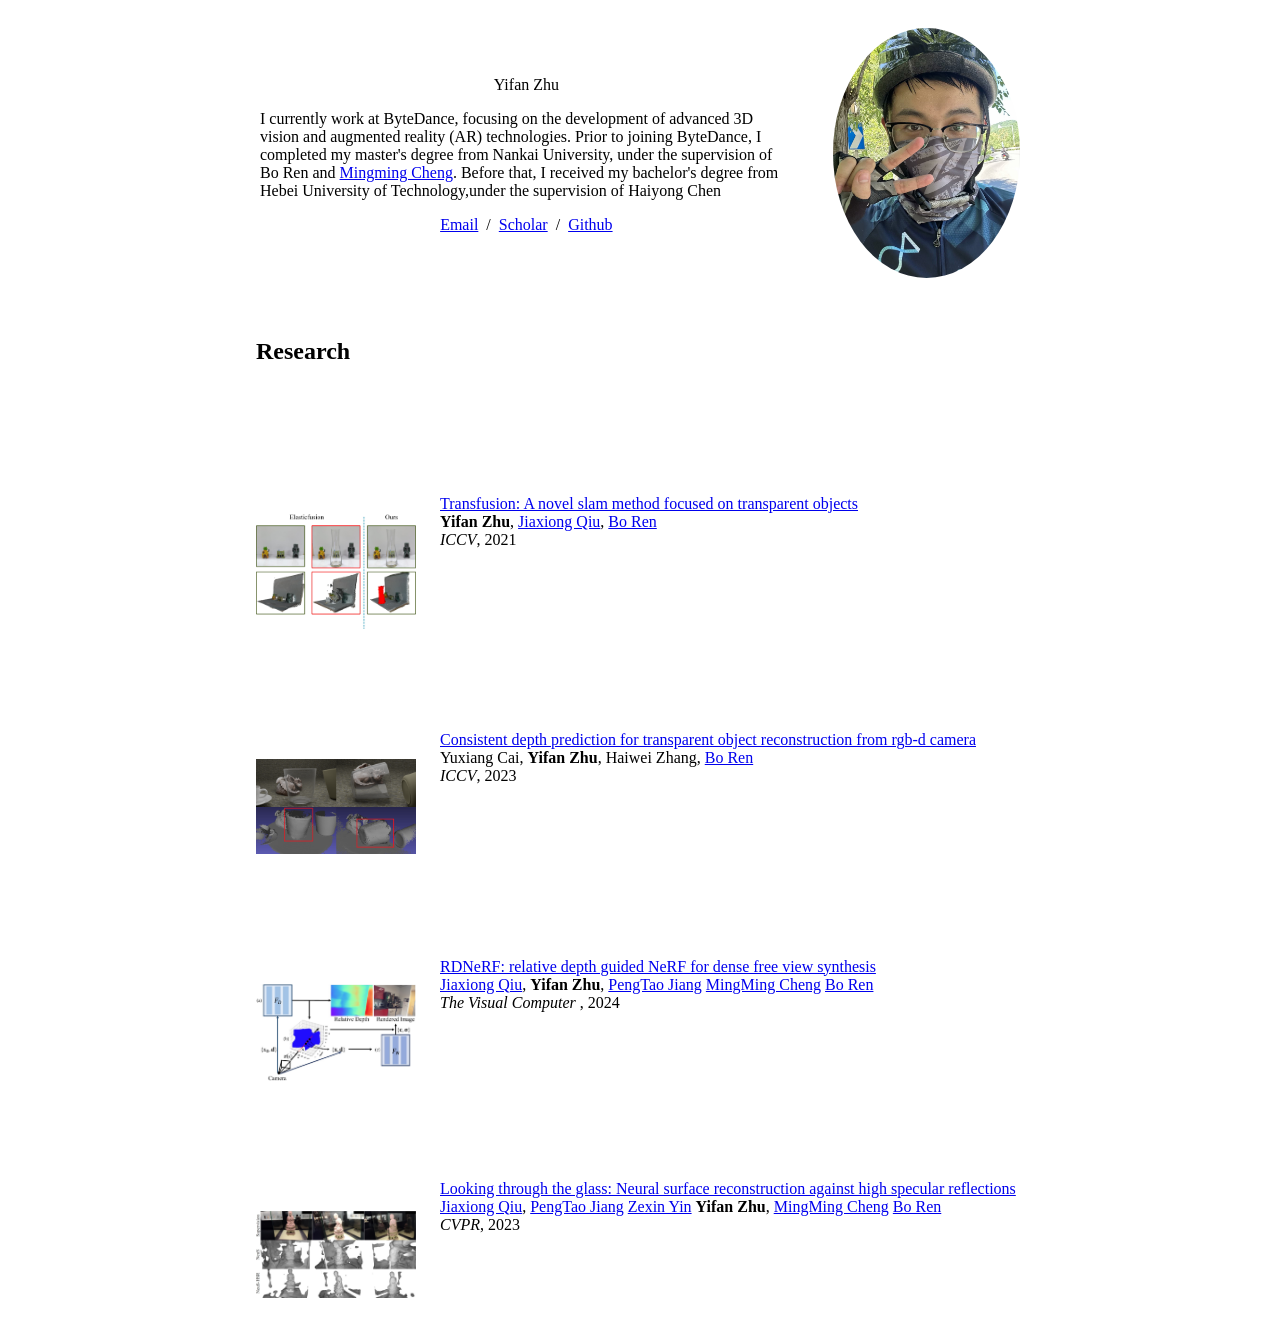
==== index.html @ 88a2a8db "my web init" ====
<!DOCTYPE HTML>
<html lang="en">
  <head>
    <meta http-equiv="Content-Type" content="text/html; charset=UTF-8">

    <title>Yifan Zhu</title>

    <meta name="author" content="Yifan Zhu">
    <meta name="viewport" content="width=device-width, initial-scale=1">
    <link rel="shortcut icon" href="images/favicon/favicon.ico" type="image/x-icon">
    <link rel="stylesheet" type="text/css" href="stylesheet.css">
    
  </head>

  <body>
    <table style="width:100%;max-width:800px;border:0px;border-spacing:0px;border-collapse:separate;margin-right:auto;margin-left:auto;"><tbody>
      <tr style="padding:0px">
        <td style="padding:0px">
          <table style="width:100%;border:0px;border-spacing:0px;border-collapse:separate;margin-right:auto;margin-left:auto;"><tbody>
            <tr style="padding:0px">
              <td style="padding:2.5%;width:63%;vertical-align:middle">
                <p class="name" style="text-align: center;">
                  Yifan Zhu
                </p>
                <p>
                  I currently work at ByteDance, focusing on the development of advanced 3D vision and augmented reality (AR) technologies. Prior to joining ByteDance, I completed my master's degree from Nankai University, under the supervision of <a herf = http://ren-bo.net/> Bo Ren</a> and <a href="https://mmcheng.net/cmm/">Mingming Cheng</a>. Before that, I received my bachelor's degree from Hebei University of Technology,under the supervision of <a herf="https://ieeexplore.ieee.org/author/37539853600">Haiyong Chen</a>
                </p>
                <p style="text-align:center">
                  <a href="mailto:zhuyifan@nankai.mail.edu.cn">Email</a> &nbsp;/&nbsp;
                  <a href="https://scholar.google.com/citations?user=6abekesAAAAJ&hl=en">Scholar</a> &nbsp;/&nbsp;
                  <a href="https://github.com/yifanzhu314">Github</a>
                </p>
              </td>
              <td style="padding:2.5%;width:25%;max-width:25%">
                <a href="images/me.jpg"><img style="width:100%;max-width:100%;object-fit: cover; border-radius: 50%;" alt="profile photo" src="images/me.jpg" class="hoverZoomLink"></a>
              </td>
            </tr>
          </tbody></table>
          <table style="width:100%;border:0px;border-spacing:0px;border-collapse:separate;margin-right:auto;margin-left:auto;"><tbody>
              <tr>
              <td style="padding:16px;width:100%;vertical-align:middle">
                <h2>Research</h2>
                <p>
                </p>
              </td>
            </tr>
          </tbody></table>
          <table style="width:100%;border:0px;border-spacing:0px 10px;border-collapse:separate;margin-right:auto;margin-left:auto;"><tbody>


    <tr onmouseout="transfusion_stop()" onmouseover="transfution_start()" >
      <td style="padding:16px;width:20%;vertical-align:middle">
        <div class="one">
          <div class="two" id='transfution_image'><video  width=100% height=100% muted autoplay loop>
          <source src="images/transfution.jpg" type="video/mp4">
          Your browser does not support the video tag.

          </video></div>
          <img src='images/transfution.jpg' width="160">
        </div>
        <script type="text/javascript">
          function transfution_start() {
            document.getElementById('transfution_image').style.opacity = "1";
          }

          function transfusion_stop() {
            document.getElementById('transfution_image').style.opacity = "0";
          }
          transfusion_stop()
        </script>
      </td>
      <td style="padding:8px;width:80%;vertical-align:middle">
        <a href="https://openaccess.thecvf.com/content/ICCV2021/papers/Zhu_Transfusion_A_Novel_SLAM_Method_Focused_on_Transparent_Objects_ICCV_2021_paper.pdf">
          <span class="papertitle">Transfusion: A novel slam method focused on transparent objects          </span>
        </a>
        <br>
        <strong>Yifan Zhu</strong>,
        <a href="https://scholar.google.com/citations?user=hQjoD7kAAAAJ&hl=en">Jiaxiong Qiu</a>,
        <a href="http://ren-bo.net/">Bo Ren</a>
        <br>
        <em>ICCV</em>, 2021
        <br>
        <!-- <a href="https://szymanowiczs.github.io/bolt3d">project page</a>
        /
        <a href="https://szymanowiczs.github.io/bolt3d">arXiv</a> -->
        <p></p>
        <p>
		<!-- By training a latent diffusion model to directly output 3D Gaussians we enable fast (~6 seconds on a single GPU) feed-forward 3D scene generation. -->
        </p>
      </td>
    </tr>

    <tr onmouseout="consistent_stop()" onmouseover="consistent_start()" >
      <td style="padding:16px;width:20%;vertical-align:middle">
        <div class="one">
          <div class="two" id='consistent_image'><video  width=100% height=100% muted autoplay loop>
          <source src="images/consistent.jpg" type="video/mp4">
          Your browser does not support the video tag.

          </video></div>
          <img src='images/consistent.jpg' width="160">
        </div>
        <script type="text/javascript">
          function consistent_start() {
            document.getElementById('consistent_image').style.opacity = "1";
          }

          function consistent_stop() {
            document.getElementById('consistent_image').style.opacity = "0";
          }
          consistent_stop()
        </script>
      </td>
      <td style="padding:8px;width:80%;vertical-align:middle">
        <a href="http://openaccess.thecvf.com/content/ICCV2023/papers/Cai_Consistent_Depth_Prediction_for_Transparent_Object_Reconstruction_from_RGB-D_Camera_ICCV_2023_paper.pdf">
          <span class="papertitle">Consistent depth prediction for transparent object reconstruction from rgb-d camera
          </span>
        </a>
        <br>
        Yuxiang Cai,
        <strong>Yifan Zhu</strong>,
        Haiwei Zhang,
        <a href="http://ren-bo.net/">Bo Ren</a>
        <br>
        <em>ICCV</em>, 2023
        <br>
          <!-- <a href="https://szymanowiczs.github.io/bolt3d">project page</a>
          /
          <a href="https://szymanowiczs.github.io/bolt3d">arXiv</a> -->
        <p></p>
        <p>
          <!-- By training a latent diffusion model to directly output 3D Gaussians we enable fast (~6 seconds on a single GPU) feed-forward 3D scene generation. -->
        </p>
      </td>
    </tr>

    <tr onmouseout="rdnerf_stop()" onmouseover="rdnerf_start()" >
      <td style="padding:16px;width:20%;vertical-align:middle">
        <div class="one">
          <div class="two" id='rdnerf_image'><video  width=100% height=100% muted autoplay loop>
          <source src="images/rdnerf.jpg" type="video/mp4">
          Your browser does not support the video tag.

          </video></div>
          <img src='images/rdnerf.jpg' width="160">
        </div>
        <script type="text/javascript">
          function rdnerf_start() {
            document.getElementById('rdnerf_image').style.opacity = "1";
          }

          function rdnerf_stop() {
            document.getElementById('rdnerf_image').style.opacity = "0";
          }
          rdnerf_stop()
        </script>
      </td>
      <td style="padding:8px;width:80%;vertical-align:middle">
        <a href="http://ren-bo.net/papers/qjx_tvcj2023_1.pdf">
          <span class="papertitle">RDNeRF: relative depth guided NeRF for dense free view synthesis
          </span>
        </a>
        <br>
        <a href="https://scholar.google.com/citations?user=hQjoD7kAAAAJ&hl=en">Jiaxiong Qiu</a>,
        <strong>Yifan Zhu</strong>,
        <a href="https://pengtaojiang.github.io/">PengTao Jiang</a>
        <a href="https://mmcheng.net/cmm/">MingMing Cheng</a>
        <a href="http://ren-bo.net/">Bo Ren</a>
        <br>
        <em>The Visual Computer </em>, 2024
        <br>
          <!-- <a href="https://szymanowiczs.github.io/bolt3d">project page</a>
          /
          <a href="https://szymanowiczs.github.io/bolt3d">arXiv</a> -->
        <p></p>
        <p>
          <!-- By training a latent diffusion model to directly output 3D Gaussians we enable fast (~6 seconds on a single GPU) feed-forward 3D scene generation. -->
        </p>
      </td>
    </tr>


    <tr onmouseout="qjx_cvpr2023_stop()" onmouseover="qjx_cvpr2023_start()" >
      <td style="padding:16px;width:20%;vertical-align:middle">
        <div class="one">
          <div class="two" id='qjx_cvpr2023_image'><video  width=100% height=100% muted autoplay loop>
          <source src="images/qjx_cvpr2023.jpg" type="video/mp4">
          Your browser does not support the video tag.

          </video></div>
          <img src='images/qjx_cvpr2023.jpg' width="160">
        </div>
        <script type="text/javascript">
          function qjx_cvpr2023_start() {
            document.getElementById('qjx_cvpr2023_image').style.opacity = "1";
          }

          function qjx_cvpr2023_stop() {
            document.getElementById('qjx_cvpr2023_image').style.opacity = "0";
          }
          qjx_cvpr2023_stop()
        </script>
      </td>
      <td style="padding:8px;width:80%;vertical-align:middle">
        <a href="https://openaccess.thecvf.com/content/CVPR2023/papers/Qiu_Looking_Through_the_Glass_Neural_Surface_Reconstruction_Against_High_Specular_CVPR_2023_paper.pdf">
          <span class="papertitle">Looking through the glass: Neural surface reconstruction against high specular reflections
          </span>
        </a>
        <br>
        <a href="https://scholar.google.com/citations?user=hQjoD7kAAAAJ&hl=en">Jiaxiong Qiu</a>,
        <a href="https://pengtaojiang.github.io/">PengTao Jiang</a>
        <a href="https://scholar.google.com/citations?user=I1BKs78AAAAJ&hl=en">Zexin Yin</a>
        <strong>Yifan Zhu</strong>,
        <a href="https://mmcheng.net/cmm/">MingMing Cheng</a>
        <a href="http://ren-bo.net/">Bo Ren</a>
        <br>
        <em>CVPR</em>, 2023
        <br>
          <!-- <a href="https://szymanowiczs.github.io/bolt3d">project page</a>
          /
          <a href="https://szymanowiczs.github.io/bolt3d">arXiv</a> -->
        <p></p>
        <p>
          <!-- By training a latent diffusion model to directly output 3D Gaussians we enable fast (~6 seconds on a single GPU) feed-forward 3D scene generation. -->
        </p>
      </td>
    </tr>

      </tbody></table>

          

  </body>
</html>
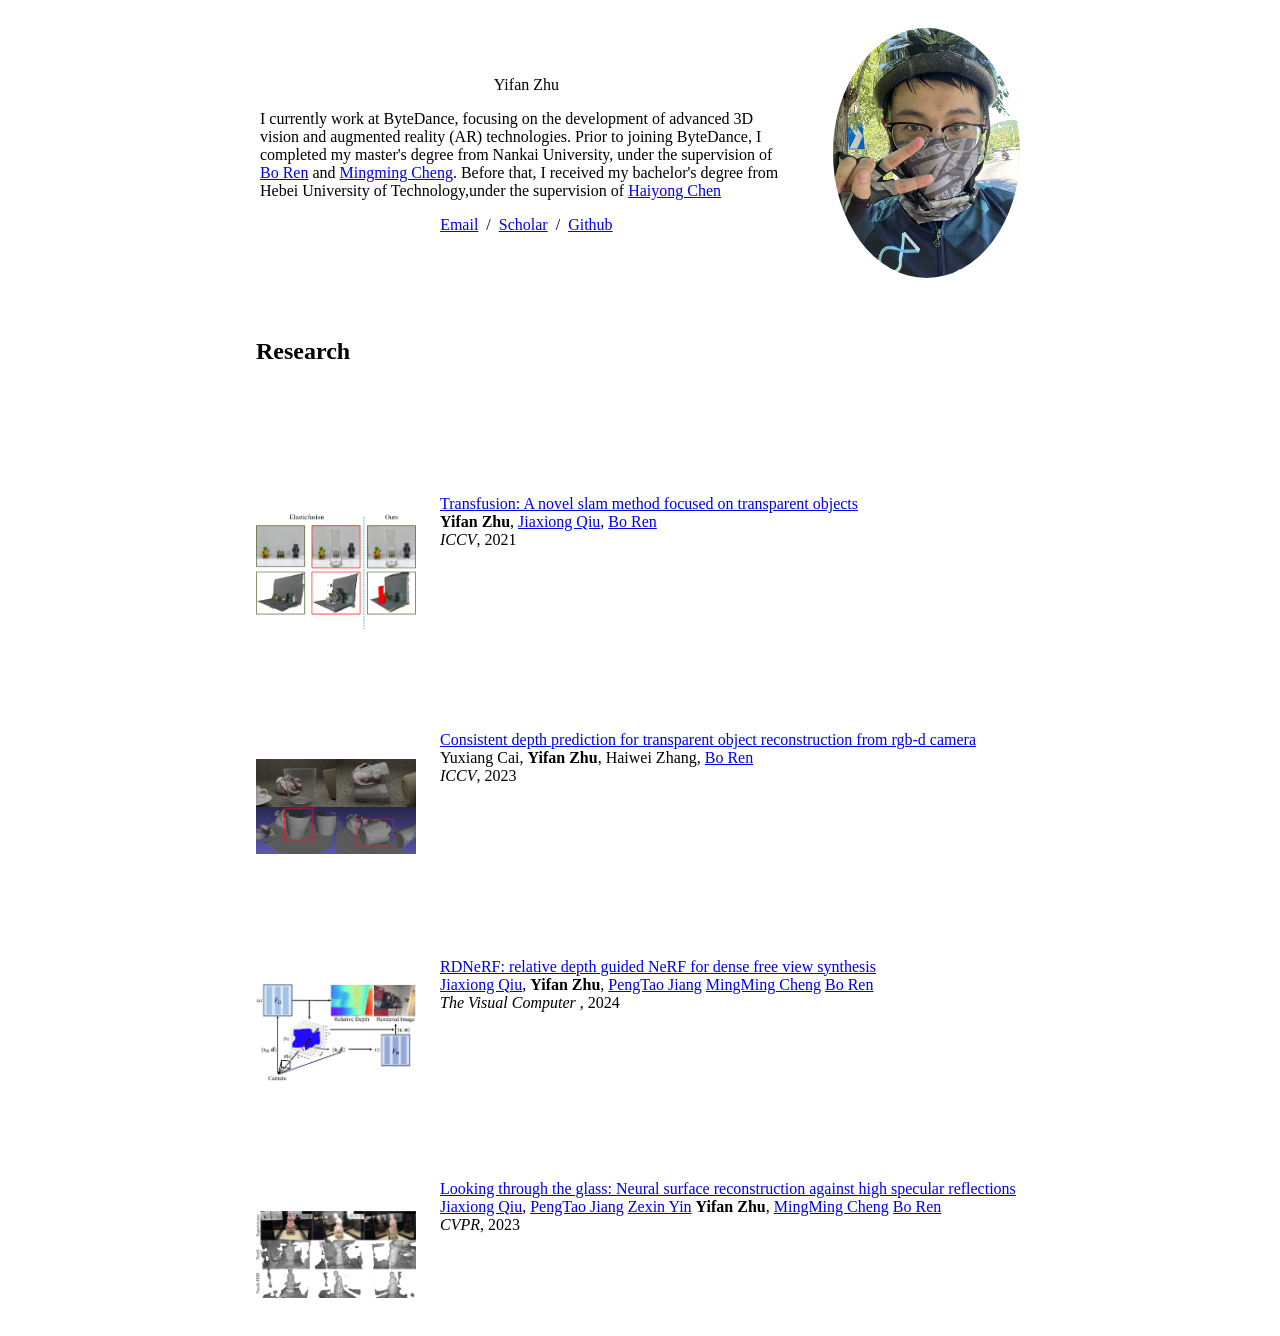
==== commit 0a19f2ba: "my web init" ====
--- a/index.html
+++ b/index.html
@@ -23,7 +23,7 @@
                   Yifan Zhu
                 </p>
                 <p>
-                  I currently work at ByteDance, focusing on the development of advanced 3D vision and augmented reality (AR) technologies. Prior to joining ByteDance, I completed my master's degree from Nankai University, under the supervision of <a herf = http://ren-bo.net/> Bo Ren</a> and <a href="https://mmcheng.net/cmm/">Mingming Cheng</a>. Before that, I received my bachelor's degree from Hebei University of Technology,under the supervision of <a herf="https://ieeexplore.ieee.org/author/37539853600">Haiyong Chen</a>
+                  I currently work at ByteDance, focusing on the development of advanced 3D vision and augmented reality (AR) technologies. Prior to joining ByteDance, I completed my master's degree from Nankai University, under the supervision of <a href="http://ren-bo.net/"> Bo Ren</a> and <a href="https://mmcheng.net/cmm/">Mingming Cheng</a>. Before that, I received my bachelor's degree from Hebei University of Technology,under the supervision of <a href="https://ieeexplore.ieee.org/author/37539853600">Haiyong Chen</a>
                 </p>
                 <p style="text-align:center">
                   <a href="mailto:zhuyifan@nankai.mail.edu.cn">Email</a> &nbsp;/&nbsp;
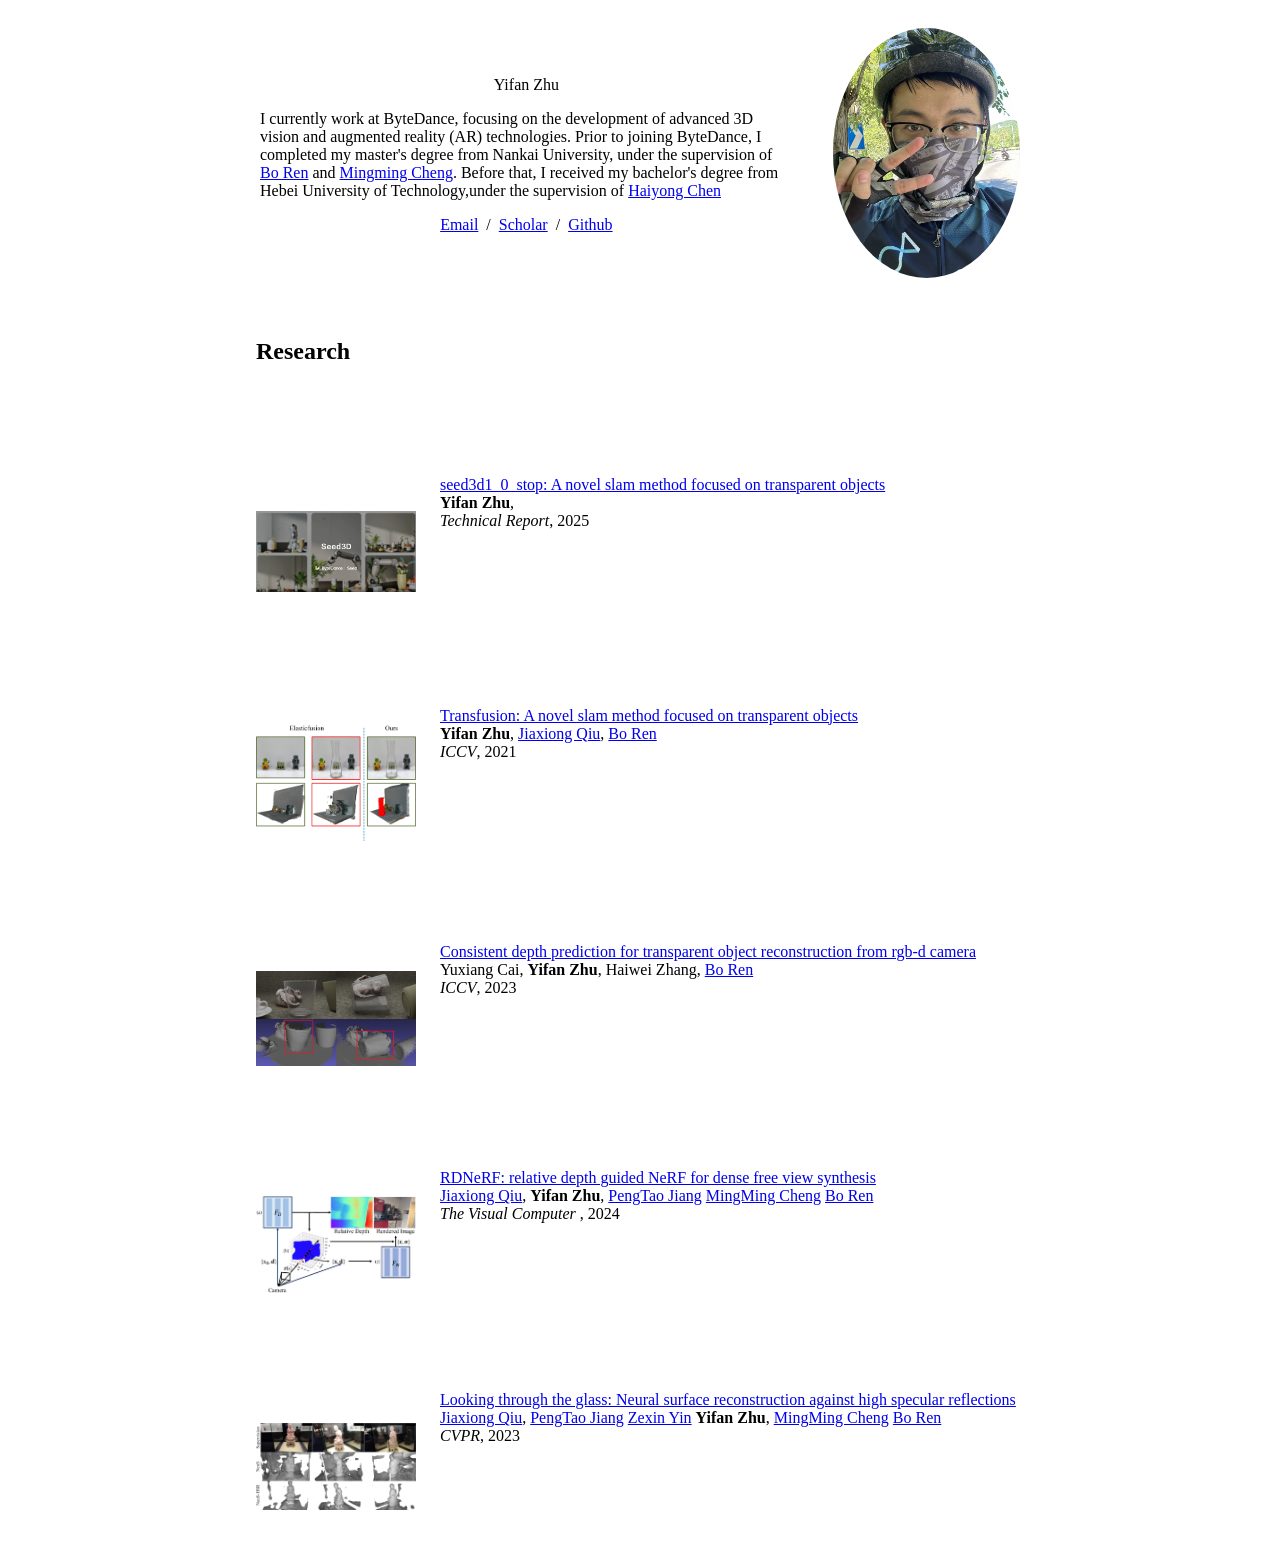
==== commit 78b00c6d: "update" ====
--- a/index.html
+++ b/index.html
@@ -47,38 +47,35 @@
           </tbody></table>
           <table style="width:100%;border:0px;border-spacing:0px 10px;border-collapse:separate;margin-right:auto;margin-left:auto;"><tbody>
 
-
-    <tr onmouseout="transfusion_stop()" onmouseover="transfution_start()" >
-      <td style="padding:16px;width:20%;vertical-align:middle">
-        <div class="one">
-          <div class="two" id='transfution_image'><video  width=100% height=100% muted autoplay loop>
-          <source src="images/transfution.jpg" type="video/mp4">
-          Your browser does not support the video tag.
-
-          </video></div>
-          <img src='images/transfution.jpg' width="160">
-        </div>
-        <script type="text/javascript">
-          function transfution_start() {
-            document.getElementById('transfution_image').style.opacity = "1";
-          }
-
-          function transfusion_stop() {
-            document.getElementById('transfution_image').style.opacity = "0";
-          }
-          transfusion_stop()
-        </script>
-      </td>
-      <td style="padding:8px;width:80%;vertical-align:middle">
-        <a href="https://openaccess.thecvf.com/content/ICCV2021/papers/Zhu_Transfusion_A_Novel_SLAM_Method_Focused_on_Transparent_Objects_ICCV_2021_paper.pdf">
-          <span class="papertitle">Transfusion: A novel slam method focused on transparent objects          </span>
-        </a>
-        <br>
-        <strong>Yifan Zhu</strong>,
-        <a href="https://scholar.google.com/citations?user=hQjoD7kAAAAJ&hl=en">Jiaxiong Qiu</a>,
-        <a href="http://ren-bo.net/">Bo Ren</a>
-        <br>
-        <em>ICCV</em>, 2021
+    <tr onmouseout="seed3d1_0_stop()" onmouseover="seed3d1_0_start()" >
+      <td style="padding:16px;width:20%;vertical-align:middle">
+        <div class="one">
+          <div class="two" id='seed3d1_0_image'><video  width=100% height=100% muted autoplay loop>
+          <source src="images/seed3d1_0.png" type="video/mp4">
+          Your browser does not support the video tag.
+
+          </video></div>
+          <img src='images/seed3d1_0.png' width="160">
+        </div>
+        <script type="text/javascript">
+          function seed3d1_0_start() {
+            document.getElementById('seed3d1_0_image').style.opacity = "1";
+          }
+
+          function seed3d1_0_stop() {
+            document.getElementById('seed3d1_0_image').style.opacity = "0";
+          }
+          seed3d1_0_stop()
+        </script>
+      </td>
+      <td style="padding:8px;width:80%;vertical-align:middle">
+        <a href="https://arxiv.org/pdf/2510.19944">
+          <span class="papertitle">seed3d1_0_stop: A novel slam method focused on transparent objects          </span>
+        </a>
+        <br>
+        <strong>Yifan Zhu</strong>,
+        <br>
+        <em>Technical Report</em>, 2025
         <br>
         <!-- <a href="https://szymanowiczs.github.io/bolt3d">project page</a>
         /
@@ -90,6 +87,48 @@
       </td>
     </tr>
 
+    <tr onmouseout="transfusion_stop()" onmouseover="transfution_start()" >
+      <td style="padding:16px;width:20%;vertical-align:middle">
+        <div class="one">
+          <div class="two" id='transfution_image'><video  width=100% height=100% muted autoplay loop>
+          <source src="images/transfution.jpg" type="video/mp4">
+          Your browser does not support the video tag.
+
+          </video></div>
+          <img src='images/transfution.jpg' width="160">
+        </div>
+        <script type="text/javascript">
+          function transfution_start() {
+            document.getElementById('transfution_image').style.opacity = "1";
+          }
+
+          function transfusion_stop() {
+            document.getElementById('transfution_image').style.opacity = "0";
+          }
+          transfusion_stop()
+        </script>
+      </td>
+      <td style="padding:8px;width:80%;vertical-align:middle">
+        <a href="https://openaccess.thecvf.com/content/ICCV2021/papers/Zhu_Transfusion_A_Novel_SLAM_Method_Focused_on_Transparent_Objects_ICCV_2021_paper.pdf">
+          <span class="papertitle">Transfusion: A novel slam method focused on transparent objects          </span>
+        </a>
+        <br>
+        <strong>Yifan Zhu</strong>,
+        <a href="https://scholar.google.com/citations?user=hQjoD7kAAAAJ&hl=en">Jiaxiong Qiu</a>,
+        <a href="http://ren-bo.net/">Bo Ren</a>
+        <br>
+        <em>ICCV</em>, 2021
+        <br>
+        <!-- <a href="https://szymanowiczs.github.io/bolt3d">project page</a>
+        /
+        <a href="https://szymanowiczs.github.io/bolt3d">arXiv</a> -->
+        <p></p>
+        <p>
+		<!-- By training a latent diffusion model to directly output 3D Gaussians we enable fast (~6 seconds on a single GPU) feed-forward 3D scene generation. -->
+        </p>
+      </td>
+    </tr>
+
     <tr onmouseout="consistent_stop()" onmouseover="consistent_start()" >
       <td style="padding:16px;width:20%;vertical-align:middle">
         <div class="one">
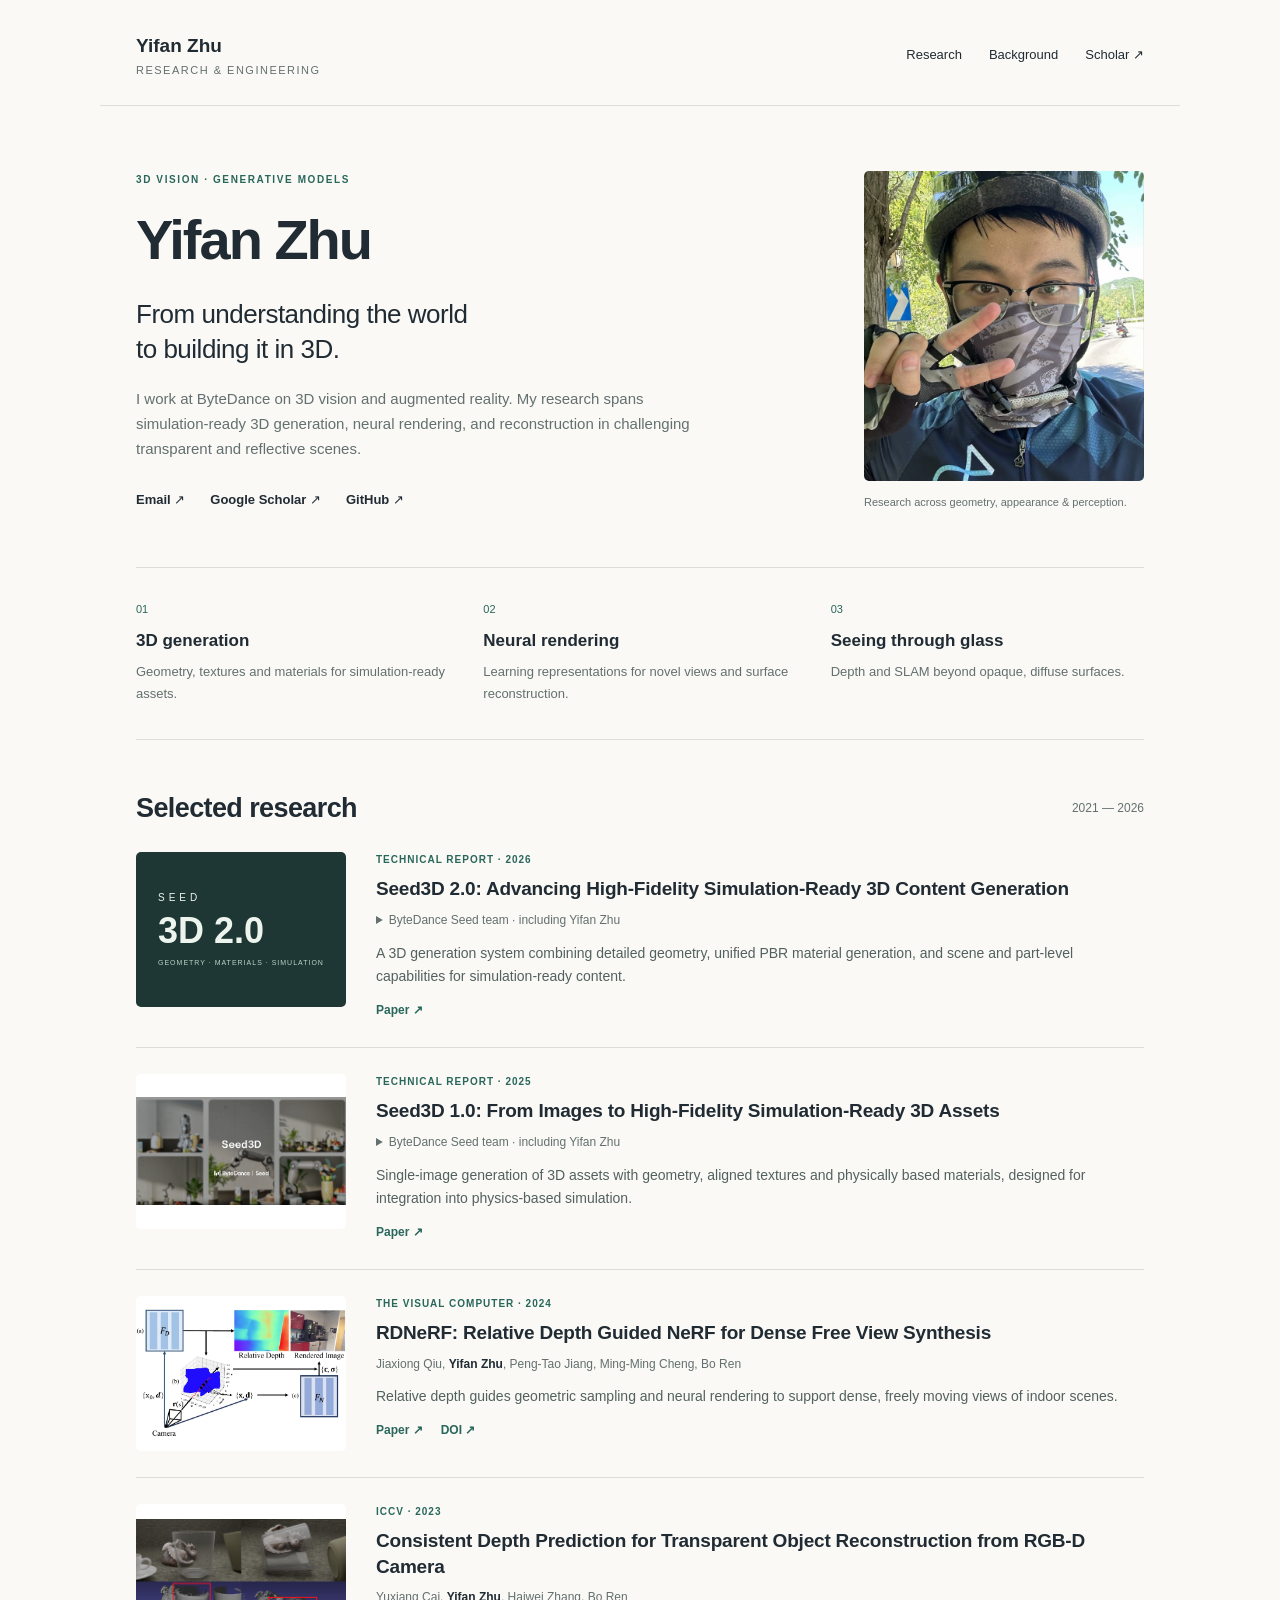
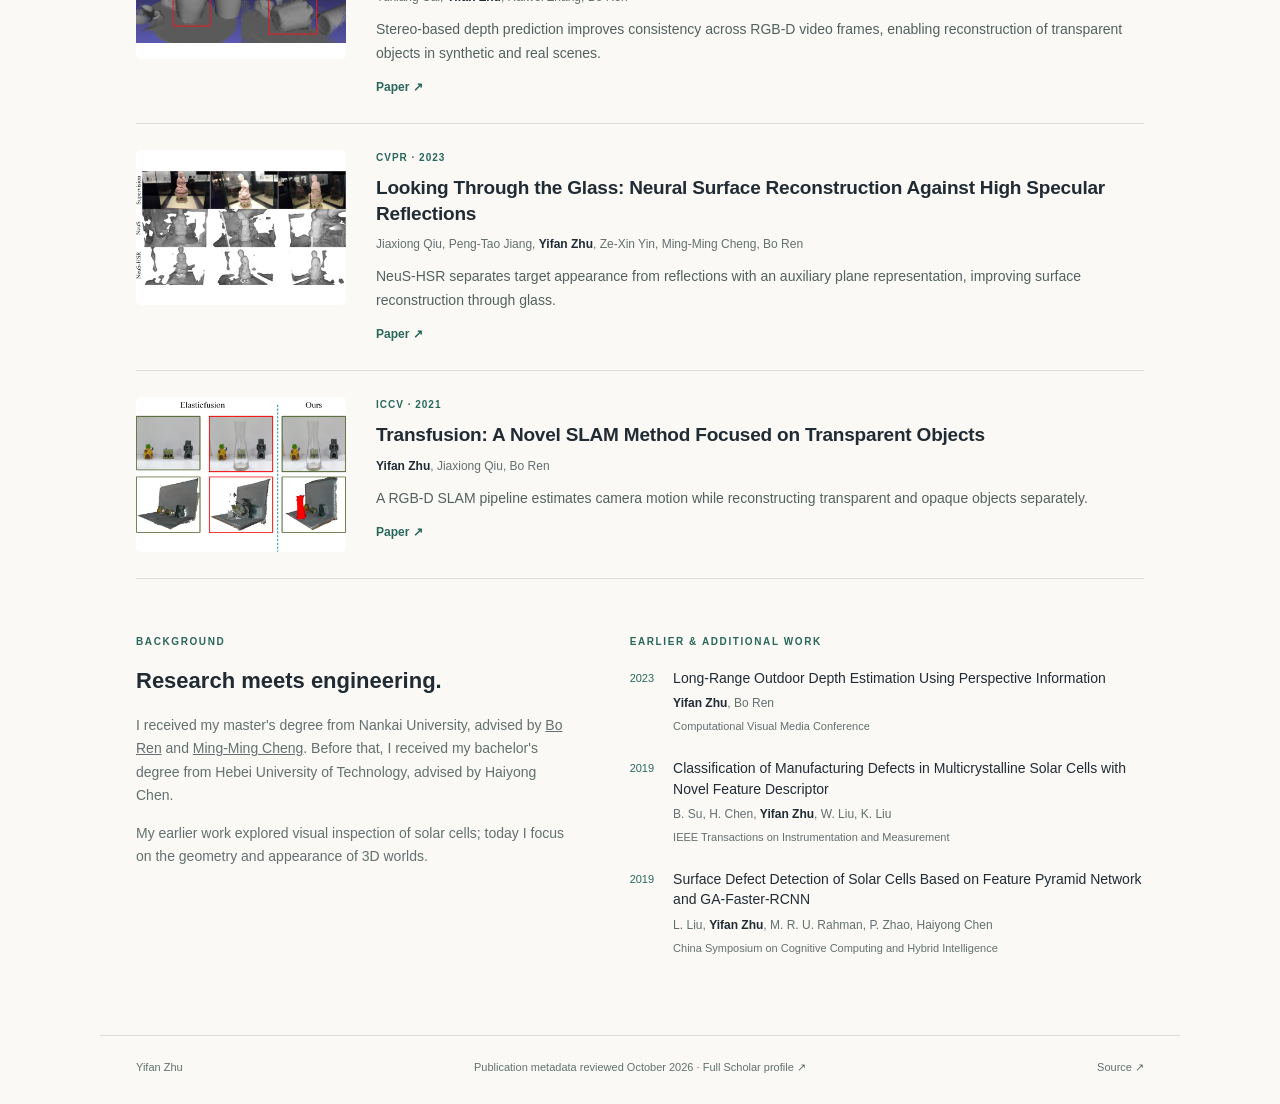
==== commit aeedd216: "Refresh academic homepage with verified publication metadata and responsive layout" ====
--- a/index.html
+++ b/index.html
@@ -1,273 +1,15 @@
-<!DOCTYPE HTML>
-<html lang="en">
-  <head>
-    <meta http-equiv="Content-Type" content="text/html; charset=UTF-8">
-
-    <title>Yifan Zhu</title>
-
-    <meta name="author" content="Yifan Zhu">
-    <meta name="viewport" content="width=device-width, initial-scale=1">
-    <link rel="shortcut icon" href="images/favicon/favicon.ico" type="image/x-icon">
-    <link rel="stylesheet" type="text/css" href="stylesheet.css">
-    
-  </head>
-
-  <body>
-    <table style="width:100%;max-width:800px;border:0px;border-spacing:0px;border-collapse:separate;margin-right:auto;margin-left:auto;"><tbody>
-      <tr style="padding:0px">
-        <td style="padding:0px">
-          <table style="width:100%;border:0px;border-spacing:0px;border-collapse:separate;margin-right:auto;margin-left:auto;"><tbody>
-            <tr style="padding:0px">
-              <td style="padding:2.5%;width:63%;vertical-align:middle">
-                <p class="name" style="text-align: center;">
-                  Yifan Zhu
-                </p>
-                <p>
-                  I currently work at ByteDance, focusing on the development of advanced 3D vision and augmented reality (AR) technologies. Prior to joining ByteDance, I completed my master's degree from Nankai University, under the supervision of <a href="http://ren-bo.net/"> Bo Ren</a> and <a href="https://mmcheng.net/cmm/">Mingming Cheng</a>. Before that, I received my bachelor's degree from Hebei University of Technology,under the supervision of <a href="https://ieeexplore.ieee.org/author/37539853600">Haiyong Chen</a>
-                </p>
-                <p style="text-align:center">
-                  <a href="mailto:zhuyifan@nankai.mail.edu.cn">Email</a> &nbsp;/&nbsp;
-                  <a href="https://scholar.google.com/citations?user=6abekesAAAAJ&hl=en">Scholar</a> &nbsp;/&nbsp;
-                  <a href="https://github.com/yifanzhu314">Github</a>
-                </p>
-              </td>
-              <td style="padding:2.5%;width:25%;max-width:25%">
-                <a href="images/me.jpg"><img style="width:100%;max-width:100%;object-fit: cover; border-radius: 50%;" alt="profile photo" src="images/me.jpg" class="hoverZoomLink"></a>
-              </td>
-            </tr>
-          </tbody></table>
-          <table style="width:100%;border:0px;border-spacing:0px;border-collapse:separate;margin-right:auto;margin-left:auto;"><tbody>
-              <tr>
-              <td style="padding:16px;width:100%;vertical-align:middle">
-                <h2>Research</h2>
-                <p>
-                </p>
-              </td>
-            </tr>
-          </tbody></table>
-          <table style="width:100%;border:0px;border-spacing:0px 10px;border-collapse:separate;margin-right:auto;margin-left:auto;"><tbody>
-
-    <tr onmouseout="seed3d1_0_stop()" onmouseover="seed3d1_0_start()" >
-      <td style="padding:16px;width:20%;vertical-align:middle">
-        <div class="one">
-          <div class="two" id='seed3d1_0_image'><video  width=100% height=100% muted autoplay loop>
-          <source src="images/seed3d1_0.png" type="video/mp4">
-          Your browser does not support the video tag.
-
-          </video></div>
-          <img src='images/seed3d1_0.png' width="160">
-        </div>
-        <script type="text/javascript">
-          function seed3d1_0_start() {
-            document.getElementById('seed3d1_0_image').style.opacity = "1";
-          }
-
-          function seed3d1_0_stop() {
-            document.getElementById('seed3d1_0_image').style.opacity = "0";
-          }
-          seed3d1_0_stop()
-        </script>
-      </td>
-      <td style="padding:8px;width:80%;vertical-align:middle">
-        <a href="https://arxiv.org/pdf/2510.19944">
-          <span class="papertitle">seed3d1_0_stop: A novel slam method focused on transparent objects          </span>
-        </a>
-        <br>
-        <strong>Yifan Zhu</strong>,
-        <br>
-        <em>Technical Report</em>, 2025
-        <br>
-        <!-- <a href="https://szymanowiczs.github.io/bolt3d">project page</a>
-        /
-        <a href="https://szymanowiczs.github.io/bolt3d">arXiv</a> -->
-        <p></p>
-        <p>
-		<!-- By training a latent diffusion model to directly output 3D Gaussians we enable fast (~6 seconds on a single GPU) feed-forward 3D scene generation. -->
-        </p>
-      </td>
-    </tr>
-
-    <tr onmouseout="transfusion_stop()" onmouseover="transfution_start()" >
-      <td style="padding:16px;width:20%;vertical-align:middle">
-        <div class="one">
-          <div class="two" id='transfution_image'><video  width=100% height=100% muted autoplay loop>
-          <source src="images/transfution.jpg" type="video/mp4">
-          Your browser does not support the video tag.
-
-          </video></div>
-          <img src='images/transfution.jpg' width="160">
-        </div>
-        <script type="text/javascript">
-          function transfution_start() {
-            document.getElementById('transfution_image').style.opacity = "1";
-          }
-
-          function transfusion_stop() {
-            document.getElementById('transfution_image').style.opacity = "0";
-          }
-          transfusion_stop()
-        </script>
-      </td>
-      <td style="padding:8px;width:80%;vertical-align:middle">
-        <a href="https://openaccess.thecvf.com/content/ICCV2021/papers/Zhu_Transfusion_A_Novel_SLAM_Method_Focused_on_Transparent_Objects_ICCV_2021_paper.pdf">
-          <span class="papertitle">Transfusion: A novel slam method focused on transparent objects          </span>
-        </a>
-        <br>
-        <strong>Yifan Zhu</strong>,
-        <a href="https://scholar.google.com/citations?user=hQjoD7kAAAAJ&hl=en">Jiaxiong Qiu</a>,
-        <a href="http://ren-bo.net/">Bo Ren</a>
-        <br>
-        <em>ICCV</em>, 2021
-        <br>
-        <!-- <a href="https://szymanowiczs.github.io/bolt3d">project page</a>
-        /
-        <a href="https://szymanowiczs.github.io/bolt3d">arXiv</a> -->
-        <p></p>
-        <p>
-		<!-- By training a latent diffusion model to directly output 3D Gaussians we enable fast (~6 seconds on a single GPU) feed-forward 3D scene generation. -->
-        </p>
-      </td>
-    </tr>
-
-    <tr onmouseout="consistent_stop()" onmouseover="consistent_start()" >
-      <td style="padding:16px;width:20%;vertical-align:middle">
-        <div class="one">
-          <div class="two" id='consistent_image'><video  width=100% height=100% muted autoplay loop>
-          <source src="images/consistent.jpg" type="video/mp4">
-          Your browser does not support the video tag.
-
-          </video></div>
-          <img src='images/consistent.jpg' width="160">
-        </div>
-        <script type="text/javascript">
-          function consistent_start() {
-            document.getElementById('consistent_image').style.opacity = "1";
-          }
-
-          function consistent_stop() {
-            document.getElementById('consistent_image').style.opacity = "0";
-          }
-          consistent_stop()
-        </script>
-      </td>
-      <td style="padding:8px;width:80%;vertical-align:middle">
-        <a href="http://openaccess.thecvf.com/content/ICCV2023/papers/Cai_Consistent_Depth_Prediction_for_Transparent_Object_Reconstruction_from_RGB-D_Camera_ICCV_2023_paper.pdf">
-          <span class="papertitle">Consistent depth prediction for transparent object reconstruction from rgb-d camera
-          </span>
-        </a>
-        <br>
-        Yuxiang Cai,
-        <strong>Yifan Zhu</strong>,
-        Haiwei Zhang,
-        <a href="http://ren-bo.net/">Bo Ren</a>
-        <br>
-        <em>ICCV</em>, 2023
-        <br>
-          <!-- <a href="https://szymanowiczs.github.io/bolt3d">project page</a>
-          /
-          <a href="https://szymanowiczs.github.io/bolt3d">arXiv</a> -->
-        <p></p>
-        <p>
-          <!-- By training a latent diffusion model to directly output 3D Gaussians we enable fast (~6 seconds on a single GPU) feed-forward 3D scene generation. -->
-        </p>
-      </td>
-    </tr>
-
-    <tr onmouseout="rdnerf_stop()" onmouseover="rdnerf_start()" >
-      <td style="padding:16px;width:20%;vertical-align:middle">
-        <div class="one">
-          <div class="two" id='rdnerf_image'><video  width=100% height=100% muted autoplay loop>
-          <source src="images/rdnerf.jpg" type="video/mp4">
-          Your browser does not support the video tag.
-
-          </video></div>
-          <img src='images/rdnerf.jpg' width="160">
-        </div>
-        <script type="text/javascript">
-          function rdnerf_start() {
-            document.getElementById('rdnerf_image').style.opacity = "1";
-          }
-
-          function rdnerf_stop() {
-            document.getElementById('rdnerf_image').style.opacity = "0";
-          }
-          rdnerf_stop()
-        </script>
-      </td>
-      <td style="padding:8px;width:80%;vertical-align:middle">
-        <a href="http://ren-bo.net/papers/qjx_tvcj2023_1.pdf">
-          <span class="papertitle">RDNeRF: relative depth guided NeRF for dense free view synthesis
-          </span>
-        </a>
-        <br>
-        <a href="https://scholar.google.com/citations?user=hQjoD7kAAAAJ&hl=en">Jiaxiong Qiu</a>,
-        <strong>Yifan Zhu</strong>,
-        <a href="https://pengtaojiang.github.io/">PengTao Jiang</a>
-        <a href="https://mmcheng.net/cmm/">MingMing Cheng</a>
-        <a href="http://ren-bo.net/">Bo Ren</a>
-        <br>
-        <em>The Visual Computer </em>, 2024
-        <br>
-          <!-- <a href="https://szymanowiczs.github.io/bolt3d">project page</a>
-          /
-          <a href="https://szymanowiczs.github.io/bolt3d">arXiv</a> -->
-        <p></p>
-        <p>
-          <!-- By training a latent diffusion model to directly output 3D Gaussians we enable fast (~6 seconds on a single GPU) feed-forward 3D scene generation. -->
-        </p>
-      </td>
-    </tr>
-
-
-    <tr onmouseout="qjx_cvpr2023_stop()" onmouseover="qjx_cvpr2023_start()" >
-      <td style="padding:16px;width:20%;vertical-align:middle">
-        <div class="one">
-          <div class="two" id='qjx_cvpr2023_image'><video  width=100% height=100% muted autoplay loop>
-          <source src="images/qjx_cvpr2023.jpg" type="video/mp4">
-          Your browser does not support the video tag.
-
-          </video></div>
-          <img src='images/qjx_cvpr2023.jpg' width="160">
-        </div>
-        <script type="text/javascript">
-          function qjx_cvpr2023_start() {
-            document.getElementById('qjx_cvpr2023_image').style.opacity = "1";
-          }
-
-          function qjx_cvpr2023_stop() {
-            document.getElementById('qjx_cvpr2023_image').style.opacity = "0";
-          }
-          qjx_cvpr2023_stop()
-        </script>
-      </td>
-      <td style="padding:8px;width:80%;vertical-align:middle">
-        <a href="https://openaccess.thecvf.com/content/CVPR2023/papers/Qiu_Looking_Through_the_Glass_Neural_Surface_Reconstruction_Against_High_Specular_CVPR_2023_paper.pdf">
-          <span class="papertitle">Looking through the glass: Neural surface reconstruction against high specular reflections
-          </span>
-        </a>
-        <br>
-        <a href="https://scholar.google.com/citations?user=hQjoD7kAAAAJ&hl=en">Jiaxiong Qiu</a>,
-        <a href="https://pengtaojiang.github.io/">PengTao Jiang</a>
-        <a href="https://scholar.google.com/citations?user=I1BKs78AAAAJ&hl=en">Zexin Yin</a>
-        <strong>Yifan Zhu</strong>,
-        <a href="https://mmcheng.net/cmm/">MingMing Cheng</a>
-        <a href="http://ren-bo.net/">Bo Ren</a>
-        <br>
-        <em>CVPR</em>, 2023
-        <br>
-          <!-- <a href="https://szymanowiczs.github.io/bolt3d">project page</a>
-          /
-          <a href="https://szymanowiczs.github.io/bolt3d">arXiv</a> -->
-        <p></p>
-        <p>
-          <!-- By training a latent diffusion model to directly output 3D Gaussians we enable fast (~6 seconds on a single GPU) feed-forward 3D scene generation. -->
-        </p>
-      </td>
-    </tr>
-
-      </tbody></table>
-
-          
-
-  </body>
-</html>
+<!doctype html>
+<html lang="en"><head><meta charset="utf-8"><meta name="viewport" content="width=device-width,initial-scale=1"><title>Yifan Zhu — 3D Vision & Generative Models</title><meta name="description" content="Yifan Zhu's research in 3D generation, neural rendering, and reconstruction of transparent and reflective scenes."><meta name="author" content="Yifan Zhu"><link rel="icon" href="images/favicon/favicon.ico"><link rel="stylesheet" href="stylesheet.css"></head>
+<body><a class="skip" href="#research">Skip to research</a><header class="topbar"><a class="wordmark" href="#">Yifan Zhu<span>Research & Engineering</span></a><nav aria-label="Main navigation"><a href="#research">Research</a><a href="#background">Background</a><a href="https://scholar.google.com/citations?user=6abekesAAAAJ&hl=en">Scholar ↗</a></nav></header>
+<main><section class="hero" aria-labelledby="name"><div class="hero-copy"><p class="eyebrow">3D VISION · GENERATIVE MODELS</p><h1 id="name">Yifan Zhu</h1><p class="lead">From understanding the world<br>to building it in 3D.</p><p>I work at ByteDance on 3D vision and augmented reality. My research spans simulation-ready 3D generation, neural rendering, and reconstruction in challenging transparent and reflective scenes.</p><div class="contact"><a href="mailto:zhuyifan@nankai.mail.edu.cn">Email ↗</a><a href="https://scholar.google.com/citations?user=6abekesAAAAJ&hl=en">Google Scholar ↗</a><a href="https://github.com/yifanzhu314">GitHub ↗</a></div></div><div class="portrait"><img src="images/me.jpg" alt="Yifan Zhu" width="320" height="360"><p>Research across geometry, appearance & perception.</p></div></section>
+<section class="topics" aria-label="Research directions"><div><span>01</span><h2>3D generation</h2><p>Geometry, textures and materials for simulation-ready assets.</p></div><div><span>02</span><h2>Neural rendering</h2><p>Learning representations for novel views and surface reconstruction.</p></div><div><span>03</span><h2>Seeing through glass</h2><p>Depth and SLAM beyond opaque, diffuse surfaces.</p></div></section>
+<section id="research"><div class="section-heading"><h2>Selected research</h2><span>2021 — 2026</span></div><div class="publications"><article class="publication" id="seed3d-2"><div class="paper-art"><div class="type-art"><span>SEED</span><b>3D 2.0</b><small>GEOMETRY · MATERIALS · SIMULATION</small></div></div><div class="paper-copy"><p class="eyebrow">Technical report · 2026</p><h3><a href="https://arxiv.org/abs/2605.13862">Seed3D 2.0: Advancing High-Fidelity Simulation-Ready 3D Content Generation</a></h3><details class="team-authors"><summary>ByteDance Seed team · including Yifan Zhu</summary><p class="authors">Diandian Gu, Jing Lin, Gaohong Liu, Jiahang Liu, Su Ma, Guang Shi, Jun Wang, Qinlong Wang, Qianyi Wu, Zhongcong Xu, Xuanyu Yi, Zihao Yu, Jianfeng Zhang, Zhuolin Zheng, <strong>Yifan Zhu</strong>, Rui Chen, Hengkai Guo, Xiaoyang Guo, Mingcong Han, Xu Han, Xiu Li, Yixun Liang, Weiqiang Lou, Junzhe Lu, Guan Luo, Minghan Qin, Shuguang Wang, Yuang Wang</p></details><p class="summary">A 3D generation system combining detailed geometry, unified PBR material generation, and scene and part-level capabilities for simulation-ready content.</p><div class="paper-links"><a href="https://arxiv.org/abs/2605.13862">Paper ↗</a></div></div></article>
+<article class="publication" id="seed3d-1"><div class="paper-art"><img src="images/seed3d1_0.png" alt="Seed3D 1.0: From Images to High-Fidelity Simulation-Ready 3D Assets — research illustration" loading="lazy"></div><div class="paper-copy"><p class="eyebrow">Technical report · 2025</p><h3><a href="https://arxiv.org/abs/2510.19944">Seed3D 1.0: From Images to High-Fidelity Simulation-Ready 3D Assets</a></h3><details class="team-authors"><summary>ByteDance Seed team · including Yifan Zhu</summary><p class="authors">Jiashi Feng, Xiu Li, Jing Lin, Jiahang Liu, Gaohong Liu, Weiqiang Lou, Su Ma, Guang Shi, Qinlong Wang, Jun Wang, Zhongcong Xu, Xuanyu Yi, Zihao Yu, Jianfeng Zhang, <strong>Yifan Zhu</strong>, Rui Chen, Jinxin Chi, Zixian Du, Li Han, Lixin Huang, Kaihua Jiang, Yuhan Li, Guan Luo, Shuguang Wang, Qianyi Wu, Fan Yang, Junyang Zhang, Xuanmeng Zhang</p></details><p class="summary">Single-image generation of 3D assets with geometry, aligned textures and physically based materials, designed for integration into physics-based simulation.</p><div class="paper-links"><a href="https://arxiv.org/abs/2510.19944">Paper ↗</a></div></div></article>
+<article class="publication" id="rdnerf"><div class="paper-art"><img src="images/rdnerf.jpg" alt="RDNeRF: Relative Depth Guided NeRF for Dense Free View Synthesis — research illustration" loading="lazy"></div><div class="paper-copy"><p class="eyebrow">The Visual Computer · 2024</p><h3><a href="https://ren-bo.net/papers/qjx_tvcj2023_1.pdf">RDNeRF: Relative Depth Guided NeRF for Dense Free View Synthesis</a></h3><p class="authors">Jiaxiong Qiu, <strong>Yifan Zhu</strong>, Peng-Tao Jiang, Ming-Ming Cheng, Bo Ren</p><p class="summary">Relative depth guides geometric sampling and neural rendering to support dense, freely moving views of indoor scenes.</p><div class="paper-links"><a href="https://ren-bo.net/papers/qjx_tvcj2023_1.pdf">Paper ↗</a><a href="https://doi.org/10.1007/s00371-023-02863-5">DOI ↗</a></div></div></article>
+<article class="publication" id="consistent-depth"><div class="paper-art"><img src="images/consistent.jpg" alt="Consistent Depth Prediction for Transparent Object Reconstruction from RGB-D Camera — research illustration" loading="lazy"></div><div class="paper-copy"><p class="eyebrow">ICCV · 2023</p><h3><a href="https://openaccess.thecvf.com/content/ICCV2023/html/Cai_Consistent_Depth_Prediction_for_Transparent_Object_Reconstruction_from_RGB-D_Camera_ICCV_2023_paper.html">Consistent Depth Prediction for Transparent Object Reconstruction from RGB-D Camera</a></h3><p class="authors">Yuxiang Cai, <strong>Yifan Zhu</strong>, Haiwei Zhang, Bo Ren</p><p class="summary">Stereo-based depth prediction improves consistency across RGB-D video frames, enabling reconstruction of transparent objects in synthetic and real scenes.</p><div class="paper-links"><a href="https://openaccess.thecvf.com/content/ICCV2023/html/Cai_Consistent_Depth_Prediction_for_Transparent_Object_Reconstruction_from_RGB-D_Camera_ICCV_2023_paper.html">Paper ↗</a></div></div></article>
+<article class="publication" id="glass"><div class="paper-art"><img src="images/qjx_cvpr2023.jpg" alt="Looking Through the Glass: Neural Surface Reconstruction Against High Specular Reflections — research illustration" loading="lazy"></div><div class="paper-copy"><p class="eyebrow">CVPR · 2023</p><h3><a href="https://openaccess.thecvf.com/content/CVPR2023/html/Qiu_Looking_Through_the_Glass_Neural_Surface_Reconstruction_Against_High_Specular_CVPR_2023_paper.html">Looking Through the Glass: Neural Surface Reconstruction Against High Specular Reflections</a></h3><p class="authors">Jiaxiong Qiu, Peng-Tao Jiang, <strong>Yifan Zhu</strong>, Ze-Xin Yin, Ming-Ming Cheng, Bo Ren</p><p class="summary">NeuS-HSR separates target appearance from reflections with an auxiliary plane representation, improving surface reconstruction through glass.</p><div class="paper-links"><a href="https://openaccess.thecvf.com/content/CVPR2023/html/Qiu_Looking_Through_the_Glass_Neural_Surface_Reconstruction_Against_High_Specular_CVPR_2023_paper.html">Paper ↗</a></div></div></article>
+<article class="publication" id="transfusion"><div class="paper-art"><img src="images/transfution.jpg" alt="Transfusion: A Novel SLAM Method Focused on Transparent Objects — research illustration" loading="lazy"></div><div class="paper-copy"><p class="eyebrow">ICCV · 2021</p><h3><a href="https://openaccess.thecvf.com/content/ICCV2021/html/Zhu_Transfusion_A_Novel_SLAM_Method_Focused_on_Transparent_Objects_ICCV_2021_paper.html">Transfusion: A Novel SLAM Method Focused on Transparent Objects</a></h3><p class="authors"><strong>Yifan Zhu</strong>, Jiaxiong Qiu, Bo Ren</p><p class="summary">A RGB-D SLAM pipeline estimates camera motion while reconstructing transparent and opaque objects separately.</p><div class="paper-links"><a href="https://openaccess.thecvf.com/content/ICCV2021/html/Zhu_Transfusion_A_Novel_SLAM_Method_Focused_on_Transparent_Objects_ICCV_2021_paper.html">Paper ↗</a></div></div></article></div></section>
+<section class="bottom-grid"><div id="background"><p class="eyebrow">BACKGROUND</p><h2>Research meets engineering.</h2><p>I received my master's degree from Nankai University, advised by <a href="https://ren-bo.net/">Bo Ren</a> and <a href="https://mmcheng.net/cmm/">Ming-Ming Cheng</a>. Before that, I received my bachelor's degree from Hebei University of Technology, advised by Haiyong Chen.</p><p>My earlier work explored visual inspection of solar cells; today I focus on the geometry and appearance of 3D worlds.</p></div><div><p class="eyebrow">EARLIER & ADDITIONAL WORK</p><ul class="other-publications"><li><span class="year">2023</span><div><a href="https://iccvm.org/2023/papers/poster-9-311.pdf">Long-Range Outdoor Depth Estimation Using Perspective Information</a><p class="authors"><strong>Yifan Zhu</strong>, Bo Ren</p><p class="venue">Computational Visual Media Conference</p></div></li>
+<li><span class="year">2019</span><div><a href="https://scholar.google.com/citations?view_op=view_citation&amp;user=6abekesAAAAJ&amp;citation_for_view=6abekesAAAAJ:u5HHmVD_uO8C">Classification of Manufacturing Defects in Multicrystalline Solar Cells with Novel Feature Descriptor</a><p class="authors">B. Su, H. Chen, <strong>Yifan Zhu</strong>, W. Liu, K. Liu</p><p class="venue">IEEE Transactions on Instrumentation and Measurement</p></div></li>
+<li><span class="year">2019</span><div><a href="https://scholar.google.com/citations?view_op=view_citation&amp;user=6abekesAAAAJ&amp;citation_for_view=6abekesAAAAJ:u-x6o8ySG0sC">Surface Defect Detection of Solar Cells Based on Feature Pyramid Network and GA-Faster-RCNN</a><p class="authors">L. Liu, <strong>Yifan Zhu</strong>, M. R. U. Rahman, P. Zhao, Haiyong Chen</p><p class="venue">China Symposium on Cognitive Computing and Hybrid Intelligence</p></div></li></ul></div></section></main>
+<footer><span>Yifan Zhu</span><p>Publication metadata reviewed October 2026 · <a href="https://scholar.google.com/citations?user=6abekesAAAAJ&hl=en">Full Scholar profile ↗</a></p><a href="https://github.com/yifanzhu314/yifanzhu314.github.io">Source ↗</a></footer></body></html>
--- a/stylesheet.css
+++ b/stylesheet.css
@@ -0,0 +1,3 @@
+:root{color-scheme:light;--paper:#faf9f6;--ink:#202b33;--muted:#63706f;--accent:#29675b;--line:#dddeda}*{box-sizing:border-box}html{scroll-behavior:smooth;scroll-padding-top:30px}body{margin:0;background:var(--paper);color:var(--ink);font:16px/1.65 -apple-system,BlinkMacSystemFont,'Segoe UI',sans-serif}a{color:inherit;text-decoration:none}a:hover{color:var(--accent);text-decoration:underline;text-underline-offset:4px}a:focus-visible{outline:2px solid var(--accent);outline-offset:5px}p{margin:0 0 15px}h1,h2,h3{line-height:1.2;margin:0;font-weight:600}header,main,footer{max-width:1080px;margin:auto;padding:0 36px}.topbar{padding-top:30px;padding-bottom:26px;display:flex;justify-content:space-between;align-items:center;border-bottom:1px solid var(--line)}.wordmark{font-weight:650;font-size:19px}.wordmark span{display:block;font-size:11px;font-weight:400;color:var(--muted);letter-spacing:1.5px;text-transform:uppercase}nav{display:flex;gap:27px;font-size:13px}.hero{display:grid;grid-template-columns:1fr 280px;gap:90px;align-items:center;padding:65px 0 55px}.eyebrow{font-size:10px;letter-spacing:1.6px;font-weight:650;color:var(--accent);margin-bottom:17px;text-transform:uppercase}h1{font-size:56px;letter-spacing:-2px}h1 span{font-size:20px;letter-spacing:3px;font-weight:400;color:var(--muted);margin-left:22px}.lead{font-size:26px;line-height:1.35;margin:24px 0 20px;letter-spacing:-.5px}.hero-copy>p:not(.lead):not(.eyebrow){color:var(--muted);max-width:580px;font-size:15px}.contact{display:flex;gap:25px;font-size:13px;font-weight:550;margin-top:28px}.portrait img{display:block;width:100%;height:310px;object-fit:cover;object-position:center;border-radius:5px}.portrait p{font-size:11px;color:var(--muted);margin:12px 0 0}.topics{display:grid;grid-template-columns:repeat(3,1fr);gap:34px;padding:27px 0 35px;border-top:1px solid var(--line);border-bottom:1px solid var(--line);margin-bottom:52px}.topics span{color:var(--accent);font-size:11px}.topics h2{font-size:17px;margin:10px 0}.topics p{font-size:13px;color:var(--muted);margin:0}.section-heading{display:flex;justify-content:space-between;align-items:center;margin-bottom:27px}.section-heading h2{font-size:27px;letter-spacing:-.6px}.section-heading span{font-size:12px;color:var(--muted)}.publication{display:grid;grid-template-columns:210px 1fr;gap:30px;border-bottom:1px solid var(--line);padding:26px 0}.publication:first-child{padding-top:0}.paper-art{align-self:start;background:#eaece9;border-radius:5px;overflow:hidden}.paper-art img{display:block;width:100%;height:155px;object-fit:contain;background:white}.type-art{height:155px;background:#1e3734;display:flex;flex-direction:column;justify-content:center;padding:22px;color:#edf4ed}.type-art span{font-size:10px;letter-spacing:4px}.type-art b{font-size:36px;line-height:1.4}.type-art small{font-size:7px;letter-spacing:1px;color:#bdd3c6}.paper-copy .eyebrow{margin-bottom:8px;letter-spacing:1px}.paper-copy h3{font-size:19px;line-height:1.35;letter-spacing:-.2px}.authors{font-size:12px;color:var(--muted);margin:9px 0;line-height:1.6}.authors strong{color:var(--ink);font-weight:650}.summary{font-size:14px;margin:11px 0 13px;color:#52615f}.paper-links{display:flex;gap:18px;font-size:12px;color:var(--accent);font-weight:600}.bottom-grid{display:grid;grid-template-columns:1fr 1.2fr;gap:65px;padding:55px 0}.bottom-grid h2{font-size:22px;margin-bottom:20px}.bottom-grid>div>p:not(.eyebrow){color:var(--muted);font-size:14px}.bottom-grid>div>p a{text-decoration:underline}.other-publications{list-style:none;padding:0;margin:0}.other-publications li{display:flex;gap:19px;margin-bottom:23px;font-size:14px;line-height:1.45}.year{color:var(--accent);font-size:11px;padding-top:3px}.other-publications .authors{margin:6px 0}.venue{font-size:11px;color:var(--muted);margin:0}footer{display:flex;gap:25px;justify-content:space-between;align-items:center;font-size:11px;color:var(--muted);border-top:1px solid var(--line);padding-top:22px;padding-bottom:28px}footer p{margin:0}.skip{position:absolute;left:20px;top:-60px;background:white;padding:10px;z-index:2}.skip:focus{top:10px}@media(max-width:720px){header,main,footer{padding-left:22px;padding-right:22px}.topbar{padding-top:22px;align-items:flex-start}nav{gap:14px;font-size:11px}.wordmark span{font-size:9px}.hero{grid-template-columns:1fr 110px;gap:20px;padding:40px 0}h1{font-size:38px}h1 span{display:block;font-size:16px;margin:10px 0 0}.lead{font-size:21px}.portrait{align-self:start;margin-top:36px}.portrait img{height:140px}.portrait p{display:none}.contact{gap:15px;font-size:11px;flex-wrap:wrap}.topics{gap:16px;margin-bottom:35px}.topics h2{font-size:14px}.topics p{font-size:11px}.publication{grid-template-columns:125px 1fr;gap:18px}.paper-art img,.type-art{height:105px}.type-art{padding:12px}.type-art b{font-size:24px}.type-art small{display:none}.paper-copy h3{font-size:16px}.authors{font-size:11px}.summary{font-size:12px}.bottom-grid{grid-template-columns:1fr;gap:30px;padding:35px 0}footer{flex-wrap:wrap;gap:12px}.section-heading h2{font-size:23px}}@media(max-width:440px){.publication{grid-template-columns:1fr}.paper-art{width:160px}.hero-copy>p:not(.lead):not(.eyebrow){font-size:13px}.topics{grid-template-columns:1fr;gap:18px}.topics h2{display:inline;margin-left:12px}.topics p{margin-top:5px}.hero{grid-template-columns:1fr 85px;gap:12px}.portrait img{height:115px}h1{font-size:33px}nav a:first-child{display:none}}@media(prefers-reduced-motion:reduce){html{scroll-behavior:auto}}
+
+.team-authors{font-size:12px;color:var(--muted);margin:9px 0}.team-authors summary{cursor:pointer}.team-authors[open]{padding:8px 12px;background:#efefeb;border-radius:4px}
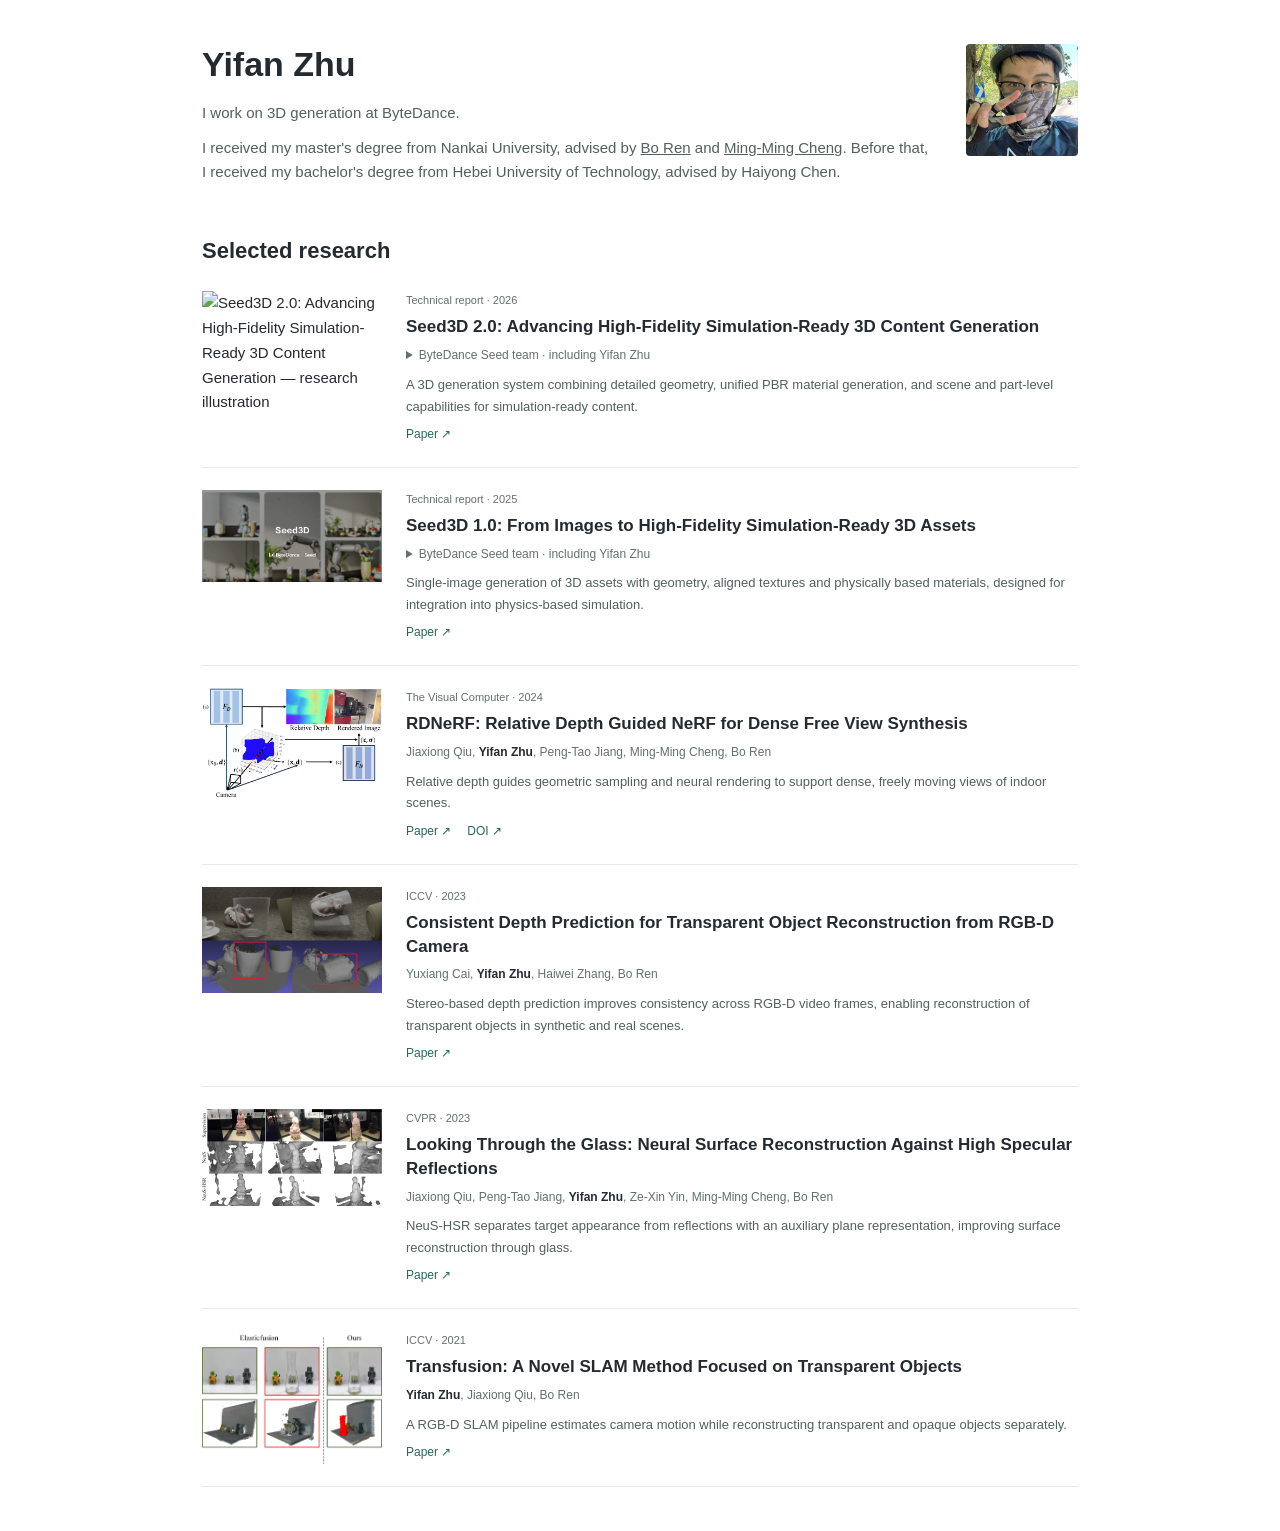
==== commit 2189e62b: "Simplify homepage and use official Seed3D cover image" ====
--- a/index.html
+++ b/index.html
@@ -1,15 +1,11 @@
 <!doctype html>
 <html lang="en"><head><meta charset="utf-8"><meta name="viewport" content="width=device-width,initial-scale=1"><title>Yifan Zhu — 3D Vision & Generative Models</title><meta name="description" content="Yifan Zhu's research in 3D generation, neural rendering, and reconstruction of transparent and reflective scenes."><meta name="author" content="Yifan Zhu"><link rel="icon" href="images/favicon/favicon.ico"><link rel="stylesheet" href="stylesheet.css"></head>
-<body><a class="skip" href="#research">Skip to research</a><header class="topbar"><a class="wordmark" href="#">Yifan Zhu<span>Research & Engineering</span></a><nav aria-label="Main navigation"><a href="#research">Research</a><a href="#background">Background</a><a href="https://scholar.google.com/citations?user=6abekesAAAAJ&hl=en">Scholar ↗</a></nav></header>
-<main><section class="hero" aria-labelledby="name"><div class="hero-copy"><p class="eyebrow">3D VISION · GENERATIVE MODELS</p><h1 id="name">Yifan Zhu</h1><p class="lead">From understanding the world<br>to building it in 3D.</p><p>I work at ByteDance on 3D vision and augmented reality. My research spans simulation-ready 3D generation, neural rendering, and reconstruction in challenging transparent and reflective scenes.</p><div class="contact"><a href="mailto:zhuyifan@nankai.mail.edu.cn">Email ↗</a><a href="https://scholar.google.com/citations?user=6abekesAAAAJ&hl=en">Google Scholar ↗</a><a href="https://github.com/yifanzhu314">GitHub ↗</a></div></div><div class="portrait"><img src="images/me.jpg" alt="Yifan Zhu" width="320" height="360"><p>Research across geometry, appearance & perception.</p></div></section>
-<section class="topics" aria-label="Research directions"><div><span>01</span><h2>3D generation</h2><p>Geometry, textures and materials for simulation-ready assets.</p></div><div><span>02</span><h2>Neural rendering</h2><p>Learning representations for novel views and surface reconstruction.</p></div><div><span>03</span><h2>Seeing through glass</h2><p>Depth and SLAM beyond opaque, diffuse surfaces.</p></div></section>
-<section id="research"><div class="section-heading"><h2>Selected research</h2><span>2021 — 2026</span></div><div class="publications"><article class="publication" id="seed3d-2"><div class="paper-art"><div class="type-art"><span>SEED</span><b>3D 2.0</b><small>GEOMETRY · MATERIALS · SIMULATION</small></div></div><div class="paper-copy"><p class="eyebrow">Technical report · 2026</p><h3><a href="https://arxiv.org/abs/2605.13862">Seed3D 2.0: Advancing High-Fidelity Simulation-Ready 3D Content Generation</a></h3><details class="team-authors"><summary>ByteDance Seed team · including Yifan Zhu</summary><p class="authors">Diandian Gu, Jing Lin, Gaohong Liu, Jiahang Liu, Su Ma, Guang Shi, Jun Wang, Qinlong Wang, Qianyi Wu, Zhongcong Xu, Xuanyu Yi, Zihao Yu, Jianfeng Zhang, Zhuolin Zheng, <strong>Yifan Zhu</strong>, Rui Chen, Hengkai Guo, Xiaoyang Guo, Mingcong Han, Xu Han, Xiu Li, Yixun Liang, Weiqiang Lou, Junzhe Lu, Guan Luo, Minghan Qin, Shuguang Wang, Yuang Wang</p></details><p class="summary">A 3D generation system combining detailed geometry, unified PBR material generation, and scene and part-level capabilities for simulation-ready content.</p><div class="paper-links"><a href="https://arxiv.org/abs/2605.13862">Paper ↗</a></div></div></article>
+<body><a class="skip" href="#research">Skip to research</a><main>
+<section class="hero" aria-labelledby="name"><div class="hero-copy"><h1 id="name">Yifan Zhu</h1><p>I work on 3D generation at ByteDance.</p><p>I received my master's degree from Nankai University, advised by <a href="https://ren-bo.net/">Bo Ren</a> and <a href="https://mmcheng.net/cmm/">Ming-Ming Cheng</a>. Before that, I received my bachelor's degree from Hebei University of Technology, advised by Haiyong Chen.</p></div><img class="portrait" src="images/me.jpg" alt="Yifan Zhu" width="112" height="112"></section>
+<section id="research"><h2>Selected research</h2><div class="publications"><article class="publication" id="seed3d-2"><div class="paper-art"><img src="https://lf3-static.bytednsdoc.com/obj/eden-cn/lapzild-tss/ljhwZthlaukjlkulzlp/user-upload/4og2ymo754zx7.png" alt="Seed3D 2.0: Advancing High-Fidelity Simulation-Ready 3D Content Generation — research illustration" loading="lazy"></div><div class="paper-copy"><p class="eyebrow">Technical report · 2026</p><h3><a href="https://arxiv.org/abs/2605.13862">Seed3D 2.0: Advancing High-Fidelity Simulation-Ready 3D Content Generation</a></h3><details class="team-authors"><summary>ByteDance Seed team · including Yifan Zhu</summary><p class="authors">Diandian Gu, Jing Lin, Gaohong Liu, Jiahang Liu, Su Ma, Guang Shi, Jun Wang, Qinlong Wang, Qianyi Wu, Zhongcong Xu, Xuanyu Yi, Zihao Yu, Jianfeng Zhang, Zhuolin Zheng, <strong>Yifan Zhu</strong>, Rui Chen, Hengkai Guo, Xiaoyang Guo, Mingcong Han, Xu Han, Xiu Li, Yixun Liang, Weiqiang Lou, Junzhe Lu, Guan Luo, Minghan Qin, Shuguang Wang, Yuang Wang</p></details><p class="summary">A 3D generation system combining detailed geometry, unified PBR material generation, and scene and part-level capabilities for simulation-ready content.</p><div class="paper-links"><a href="https://arxiv.org/abs/2605.13862">Paper ↗</a></div></div></article>
 <article class="publication" id="seed3d-1"><div class="paper-art"><img src="images/seed3d1_0.png" alt="Seed3D 1.0: From Images to High-Fidelity Simulation-Ready 3D Assets — research illustration" loading="lazy"></div><div class="paper-copy"><p class="eyebrow">Technical report · 2025</p><h3><a href="https://arxiv.org/abs/2510.19944">Seed3D 1.0: From Images to High-Fidelity Simulation-Ready 3D Assets</a></h3><details class="team-authors"><summary>ByteDance Seed team · including Yifan Zhu</summary><p class="authors">Jiashi Feng, Xiu Li, Jing Lin, Jiahang Liu, Gaohong Liu, Weiqiang Lou, Su Ma, Guang Shi, Qinlong Wang, Jun Wang, Zhongcong Xu, Xuanyu Yi, Zihao Yu, Jianfeng Zhang, <strong>Yifan Zhu</strong>, Rui Chen, Jinxin Chi, Zixian Du, Li Han, Lixin Huang, Kaihua Jiang, Yuhan Li, Guan Luo, Shuguang Wang, Qianyi Wu, Fan Yang, Junyang Zhang, Xuanmeng Zhang</p></details><p class="summary">Single-image generation of 3D assets with geometry, aligned textures and physically based materials, designed for integration into physics-based simulation.</p><div class="paper-links"><a href="https://arxiv.org/abs/2510.19944">Paper ↗</a></div></div></article>
 <article class="publication" id="rdnerf"><div class="paper-art"><img src="images/rdnerf.jpg" alt="RDNeRF: Relative Depth Guided NeRF for Dense Free View Synthesis — research illustration" loading="lazy"></div><div class="paper-copy"><p class="eyebrow">The Visual Computer · 2024</p><h3><a href="https://ren-bo.net/papers/qjx_tvcj2023_1.pdf">RDNeRF: Relative Depth Guided NeRF for Dense Free View Synthesis</a></h3><p class="authors">Jiaxiong Qiu, <strong>Yifan Zhu</strong>, Peng-Tao Jiang, Ming-Ming Cheng, Bo Ren</p><p class="summary">Relative depth guides geometric sampling and neural rendering to support dense, freely moving views of indoor scenes.</p><div class="paper-links"><a href="https://ren-bo.net/papers/qjx_tvcj2023_1.pdf">Paper ↗</a><a href="https://doi.org/10.1007/s00371-023-02863-5">DOI ↗</a></div></div></article>
 <article class="publication" id="consistent-depth"><div class="paper-art"><img src="images/consistent.jpg" alt="Consistent Depth Prediction for Transparent Object Reconstruction from RGB-D Camera — research illustration" loading="lazy"></div><div class="paper-copy"><p class="eyebrow">ICCV · 2023</p><h3><a href="https://openaccess.thecvf.com/content/ICCV2023/html/Cai_Consistent_Depth_Prediction_for_Transparent_Object_Reconstruction_from_RGB-D_Camera_ICCV_2023_paper.html">Consistent Depth Prediction for Transparent Object Reconstruction from RGB-D Camera</a></h3><p class="authors">Yuxiang Cai, <strong>Yifan Zhu</strong>, Haiwei Zhang, Bo Ren</p><p class="summary">Stereo-based depth prediction improves consistency across RGB-D video frames, enabling reconstruction of transparent objects in synthetic and real scenes.</p><div class="paper-links"><a href="https://openaccess.thecvf.com/content/ICCV2023/html/Cai_Consistent_Depth_Prediction_for_Transparent_Object_Reconstruction_from_RGB-D_Camera_ICCV_2023_paper.html">Paper ↗</a></div></div></article>
 <article class="publication" id="glass"><div class="paper-art"><img src="images/qjx_cvpr2023.jpg" alt="Looking Through the Glass: Neural Surface Reconstruction Against High Specular Reflections — research illustration" loading="lazy"></div><div class="paper-copy"><p class="eyebrow">CVPR · 2023</p><h3><a href="https://openaccess.thecvf.com/content/CVPR2023/html/Qiu_Looking_Through_the_Glass_Neural_Surface_Reconstruction_Against_High_Specular_CVPR_2023_paper.html">Looking Through the Glass: Neural Surface Reconstruction Against High Specular Reflections</a></h3><p class="authors">Jiaxiong Qiu, Peng-Tao Jiang, <strong>Yifan Zhu</strong>, Ze-Xin Yin, Ming-Ming Cheng, Bo Ren</p><p class="summary">NeuS-HSR separates target appearance from reflections with an auxiliary plane representation, improving surface reconstruction through glass.</p><div class="paper-links"><a href="https://openaccess.thecvf.com/content/CVPR2023/html/Qiu_Looking_Through_the_Glass_Neural_Surface_Reconstruction_Against_High_Specular_CVPR_2023_paper.html">Paper ↗</a></div></div></article>
 <article class="publication" id="transfusion"><div class="paper-art"><img src="images/transfution.jpg" alt="Transfusion: A Novel SLAM Method Focused on Transparent Objects — research illustration" loading="lazy"></div><div class="paper-copy"><p class="eyebrow">ICCV · 2021</p><h3><a href="https://openaccess.thecvf.com/content/ICCV2021/html/Zhu_Transfusion_A_Novel_SLAM_Method_Focused_on_Transparent_Objects_ICCV_2021_paper.html">Transfusion: A Novel SLAM Method Focused on Transparent Objects</a></h3><p class="authors"><strong>Yifan Zhu</strong>, Jiaxiong Qiu, Bo Ren</p><p class="summary">A RGB-D SLAM pipeline estimates camera motion while reconstructing transparent and opaque objects separately.</p><div class="paper-links"><a href="https://openaccess.thecvf.com/content/ICCV2021/html/Zhu_Transfusion_A_Novel_SLAM_Method_Focused_on_Transparent_Objects_ICCV_2021_paper.html">Paper ↗</a></div></div></article></div></section>
-<section class="bottom-grid"><div id="background"><p class="eyebrow">BACKGROUND</p><h2>Research meets engineering.</h2><p>I received my master's degree from Nankai University, advised by <a href="https://ren-bo.net/">Bo Ren</a> and <a href="https://mmcheng.net/cmm/">Ming-Ming Cheng</a>. Before that, I received my bachelor's degree from Hebei University of Technology, advised by Haiyong Chen.</p><p>My earlier work explored visual inspection of solar cells; today I focus on the geometry and appearance of 3D worlds.</p></div><div><p class="eyebrow">EARLIER & ADDITIONAL WORK</p><ul class="other-publications"><li><span class="year">2023</span><div><a href="https://iccvm.org/2023/papers/poster-9-311.pdf">Long-Range Outdoor Depth Estimation Using Perspective Information</a><p class="authors"><strong>Yifan Zhu</strong>, Bo Ren</p><p class="venue">Computational Visual Media Conference</p></div></li>
-<li><span class="year">2019</span><div><a href="https://scholar.google.com/citations?view_op=view_citation&amp;user=6abekesAAAAJ&amp;citation_for_view=6abekesAAAAJ:u5HHmVD_uO8C">Classification of Manufacturing Defects in Multicrystalline Solar Cells with Novel Feature Descriptor</a><p class="authors">B. Su, H. Chen, <strong>Yifan Zhu</strong>, W. Liu, K. Liu</p><p class="venue">IEEE Transactions on Instrumentation and Measurement</p></div></li>
-<li><span class="year">2019</span><div><a href="https://scholar.google.com/citations?view_op=view_citation&amp;user=6abekesAAAAJ&amp;citation_for_view=6abekesAAAAJ:u-x6o8ySG0sC">Surface Defect Detection of Solar Cells Based on Feature Pyramid Network and GA-Faster-RCNN</a><p class="authors">L. Liu, <strong>Yifan Zhu</strong>, M. R. U. Rahman, P. Zhao, Haiyong Chen</p><p class="venue">China Symposium on Cognitive Computing and Hybrid Intelligence</p></div></li></ul></div></section></main>
-<footer><span>Yifan Zhu</span><p>Publication metadata reviewed October 2026 · <a href="https://scholar.google.com/citations?user=6abekesAAAAJ&hl=en">Full Scholar profile ↗</a></p><a href="https://github.com/yifanzhu314/yifanzhu314.github.io">Source ↗</a></footer></body></html>
+</main></body></html>
--- a/stylesheet.css
+++ b/stylesheet.css
@@ -1,3 +1 @@
-:root{color-scheme:light;--paper:#faf9f6;--ink:#202b33;--muted:#63706f;--accent:#29675b;--line:#dddeda}*{box-sizing:border-box}html{scroll-behavior:smooth;scroll-padding-top:30px}body{margin:0;background:var(--paper);color:var(--ink);font:16px/1.65 -apple-system,BlinkMacSystemFont,'Segoe UI',sans-serif}a{color:inherit;text-decoration:none}a:hover{color:var(--accent);text-decoration:underline;text-underline-offset:4px}a:focus-visible{outline:2px solid var(--accent);outline-offset:5px}p{margin:0 0 15px}h1,h2,h3{line-height:1.2;margin:0;font-weight:600}header,main,footer{max-width:1080px;margin:auto;padding:0 36px}.topbar{padding-top:30px;padding-bottom:26px;display:flex;justify-content:space-between;align-items:center;border-bottom:1px solid var(--line)}.wordmark{font-weight:650;font-size:19px}.wordmark span{display:block;font-size:11px;font-weight:400;color:var(--muted);letter-spacing:1.5px;text-transform:uppercase}nav{display:flex;gap:27px;font-size:13px}.hero{display:grid;grid-template-columns:1fr 280px;gap:90px;align-items:center;padding:65px 0 55px}.eyebrow{font-size:10px;letter-spacing:1.6px;font-weight:650;color:var(--accent);margin-bottom:17px;text-transform:uppercase}h1{font-size:56px;letter-spacing:-2px}h1 span{font-size:20px;letter-spacing:3px;font-weight:400;color:var(--muted);margin-left:22px}.lead{font-size:26px;line-height:1.35;margin:24px 0 20px;letter-spacing:-.5px}.hero-copy>p:not(.lead):not(.eyebrow){color:var(--muted);max-width:580px;font-size:15px}.contact{display:flex;gap:25px;font-size:13px;font-weight:550;margin-top:28px}.portrait img{display:block;width:100%;height:310px;object-fit:cover;object-position:center;border-radius:5px}.portrait p{font-size:11px;color:var(--muted);margin:12px 0 0}.topics{display:grid;grid-template-columns:repeat(3,1fr);gap:34px;padding:27px 0 35px;border-top:1px solid var(--line);border-bottom:1px solid var(--line);margin-bottom:52px}.topics span{color:var(--accent);font-size:11px}.topics h2{font-size:17px;margin:10px 0}.topics p{font-size:13px;color:var(--muted);margin:0}.section-heading{display:flex;justify-content:space-between;align-items:center;margin-bottom:27px}.section-heading h2{font-size:27px;letter-spacing:-.6px}.section-heading span{font-size:12px;color:var(--muted)}.publication{display:grid;grid-template-columns:210px 1fr;gap:30px;border-bottom:1px solid var(--line);padding:26px 0}.publication:first-child{padding-top:0}.paper-art{align-self:start;background:#eaece9;border-radius:5px;overflow:hidden}.paper-art img{display:block;width:100%;height:155px;object-fit:contain;background:white}.type-art{height:155px;background:#1e3734;display:flex;flex-direction:column;justify-content:center;padding:22px;color:#edf4ed}.type-art span{font-size:10px;letter-spacing:4px}.type-art b{font-size:36px;line-height:1.4}.type-art small{font-size:7px;letter-spacing:1px;color:#bdd3c6}.paper-copy .eyebrow{margin-bottom:8px;letter-spacing:1px}.paper-copy h3{font-size:19px;line-height:1.35;letter-spacing:-.2px}.authors{font-size:12px;color:var(--muted);margin:9px 0;line-height:1.6}.authors strong{color:var(--ink);font-weight:650}.summary{font-size:14px;margin:11px 0 13px;color:#52615f}.paper-links{display:flex;gap:18px;font-size:12px;color:var(--accent);font-weight:600}.bottom-grid{display:grid;grid-template-columns:1fr 1.2fr;gap:65px;padding:55px 0}.bottom-grid h2{font-size:22px;margin-bottom:20px}.bottom-grid>div>p:not(.eyebrow){color:var(--muted);font-size:14px}.bottom-grid>div>p a{text-decoration:underline}.other-publications{list-style:none;padding:0;margin:0}.other-publications li{display:flex;gap:19px;margin-bottom:23px;font-size:14px;line-height:1.45}.year{color:var(--accent);font-size:11px;padding-top:3px}.other-publications .authors{margin:6px 0}.venue{font-size:11px;color:var(--muted);margin:0}footer{display:flex;gap:25px;justify-content:space-between;align-items:center;font-size:11px;color:var(--muted);border-top:1px solid var(--line);padding-top:22px;padding-bottom:28px}footer p{margin:0}.skip{position:absolute;left:20px;top:-60px;background:white;padding:10px;z-index:2}.skip:focus{top:10px}@media(max-width:720px){header,main,footer{padding-left:22px;padding-right:22px}.topbar{padding-top:22px;align-items:flex-start}nav{gap:14px;font-size:11px}.wordmark span{font-size:9px}.hero{grid-template-columns:1fr 110px;gap:20px;padding:40px 0}h1{font-size:38px}h1 span{display:block;font-size:16px;margin:10px 0 0}.lead{font-size:21px}.portrait{align-self:start;margin-top:36px}.portrait img{height:140px}.portrait p{display:none}.contact{gap:15px;font-size:11px;flex-wrap:wrap}.topics{gap:16px;margin-bottom:35px}.topics h2{font-size:14px}.topics p{font-size:11px}.publication{grid-template-columns:125px 1fr;gap:18px}.paper-art img,.type-art{height:105px}.type-art{padding:12px}.type-art b{font-size:24px}.type-art small{display:none}.paper-copy h3{font-size:16px}.authors{font-size:11px}.summary{font-size:12px}.bottom-grid{grid-template-columns:1fr;gap:30px;padding:35px 0}footer{flex-wrap:wrap;gap:12px}.section-heading h2{font-size:23px}}@media(max-width:440px){.publication{grid-template-columns:1fr}.paper-art{width:160px}.hero-copy>p:not(.lead):not(.eyebrow){font-size:13px}.topics{grid-template-columns:1fr;gap:18px}.topics h2{display:inline;margin-left:12px}.topics p{margin-top:5px}.hero{grid-template-columns:1fr 85px;gap:12px}.portrait img{height:115px}h1{font-size:33px}nav a:first-child{display:none}}@media(prefers-reduced-motion:reduce){html{scroll-behavior:auto}}
-
-.team-authors{font-size:12px;color:var(--muted);margin:9px 0}.team-authors summary{cursor:pointer}.team-authors[open]{padding:8px 12px;background:#efefeb;border-radius:4px}
+*{box-sizing:border-box}body{margin:0;background:#fff;color:#242b30;font:15px/1.65 -apple-system,BlinkMacSystemFont,"Segoe UI",sans-serif}main{max-width:940px;margin:auto;padding:44px 32px}a{color:inherit;text-decoration:none}a:hover{color:#29675b;text-decoration:underline}a:focus-visible{outline:2px solid #29675b;outline-offset:3px}h1,h2,h3,p{margin:0}h1{font-size:34px;font-weight:650;line-height:1.2;margin-bottom:16px}h2{font-size:22px;font-weight:600;margin-bottom:22px}h3{font-size:17px;line-height:1.4;font-weight:600}.hero{display:grid;grid-template-columns:1fr 112px;gap:36px;align-items:start;margin-bottom:38px}.hero p{margin:10px 0;color:#52605f}.hero p a{text-decoration:underline}.portrait{width:112px;height:112px;object-fit:cover;border-radius:4px}.publication{display:grid;grid-template-columns:180px 1fr;gap:24px;padding:22px 0;border-bottom:1px solid #e8eae8}.publication:first-child{padding-top:0}.paper-art{align-self:start}.paper-art img{display:block;width:100%;height:auto;max-height:140px;object-fit:contain}.eyebrow{font-size:11px;color:#63706f;margin-bottom:6px}.authors,.team-authors{font-size:12px;color:#63706f;margin:7px 0}.authors strong{color:#242b30}.team-authors summary{cursor:pointer}.summary{font-size:13px;color:#52605f;margin:8px 0}.paper-links{display:flex;flex-wrap:wrap;gap:16px;font-size:12px;color:#29675b}.skip{position:absolute;top:-60px;left:20px;background:white;padding:8px}.skip:focus{top:8px}@media(max-width:600px){main{padding:28px 20px}.hero{grid-template-columns:1fr 76px;gap:18px}.portrait{width:76px;height:76px}h1{font-size:28px}.publication{grid-template-columns:120px 1fr;gap:16px}}@media(max-width:400px){.publication{grid-template-columns:1fr}.paper-art{width:160px}.hero{grid-template-columns:1fr 64px;gap:12px}.portrait{width:64px;height:64px}}
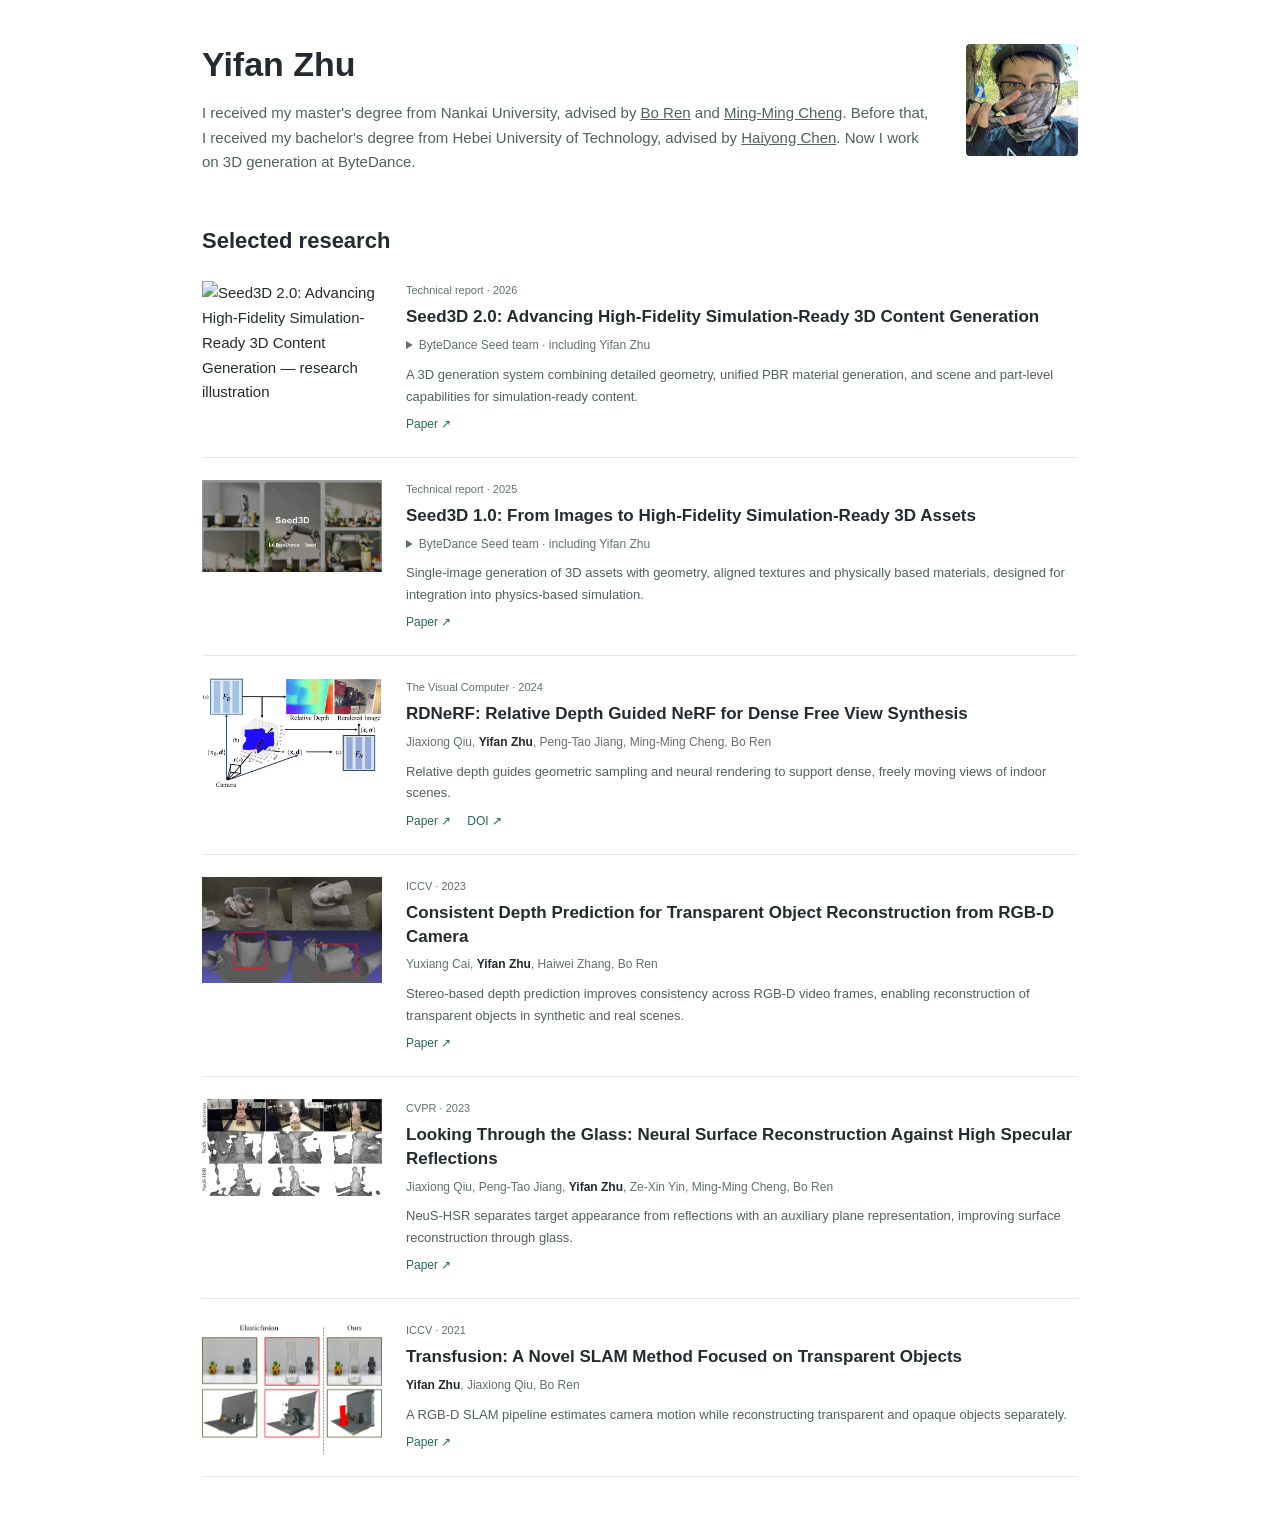
==== commit c4c9c88a: "Update biography order and link Haiyong Chen Scholar profile" ====
--- a/index.html
+++ b/index.html
@@ -1,7 +1,7 @@
 <!doctype html>
 <html lang="en"><head><meta charset="utf-8"><meta name="viewport" content="width=device-width,initial-scale=1"><title>Yifan Zhu — 3D Vision & Generative Models</title><meta name="description" content="Yifan Zhu's research in 3D generation, neural rendering, and reconstruction of transparent and reflective scenes."><meta name="author" content="Yifan Zhu"><link rel="icon" href="images/favicon/favicon.ico"><link rel="stylesheet" href="stylesheet.css"></head>
 <body><a class="skip" href="#research">Skip to research</a><main>
-<section class="hero" aria-labelledby="name"><div class="hero-copy"><h1 id="name">Yifan Zhu</h1><p>I work on 3D generation at ByteDance.</p><p>I received my master's degree from Nankai University, advised by <a href="https://ren-bo.net/">Bo Ren</a> and <a href="https://mmcheng.net/cmm/">Ming-Ming Cheng</a>. Before that, I received my bachelor's degree from Hebei University of Technology, advised by Haiyong Chen.</p></div><img class="portrait" src="images/me.jpg" alt="Yifan Zhu" width="112" height="112"></section>
+<section class="hero" aria-labelledby="name"><div class="hero-copy"><h1 id="name">Yifan Zhu</h1><p>I received my master's degree from Nankai University, advised by <a href="https://ren-bo.net/">Bo Ren</a> and <a href="https://mmcheng.net/cmm/">Ming-Ming Cheng</a>. Before that, I received my bachelor's degree from Hebei University of Technology, advised by <a href="https://scholar.google.com/citations?user=cYKCWKIAAAAJ&amp;hl=zh-CN">Haiyong Chen</a>. Now I work on 3D generation at ByteDance.</p></div><img class="portrait" src="images/me.jpg" alt="Yifan Zhu" width="112" height="112"></section>
 <section id="research"><h2>Selected research</h2><div class="publications"><article class="publication" id="seed3d-2"><div class="paper-art"><img src="https://lf3-static.bytednsdoc.com/obj/eden-cn/lapzild-tss/ljhwZthlaukjlkulzlp/user-upload/4og2ymo754zx7.png" alt="Seed3D 2.0: Advancing High-Fidelity Simulation-Ready 3D Content Generation — research illustration" loading="lazy"></div><div class="paper-copy"><p class="eyebrow">Technical report · 2026</p><h3><a href="https://arxiv.org/abs/2605.13862">Seed3D 2.0: Advancing High-Fidelity Simulation-Ready 3D Content Generation</a></h3><details class="team-authors"><summary>ByteDance Seed team · including Yifan Zhu</summary><p class="authors">Diandian Gu, Jing Lin, Gaohong Liu, Jiahang Liu, Su Ma, Guang Shi, Jun Wang, Qinlong Wang, Qianyi Wu, Zhongcong Xu, Xuanyu Yi, Zihao Yu, Jianfeng Zhang, Zhuolin Zheng, <strong>Yifan Zhu</strong>, Rui Chen, Hengkai Guo, Xiaoyang Guo, Mingcong Han, Xu Han, Xiu Li, Yixun Liang, Weiqiang Lou, Junzhe Lu, Guan Luo, Minghan Qin, Shuguang Wang, Yuang Wang</p></details><p class="summary">A 3D generation system combining detailed geometry, unified PBR material generation, and scene and part-level capabilities for simulation-ready content.</p><div class="paper-links"><a href="https://arxiv.org/abs/2605.13862">Paper ↗</a></div></div></article>
 <article class="publication" id="seed3d-1"><div class="paper-art"><img src="images/seed3d1_0.png" alt="Seed3D 1.0: From Images to High-Fidelity Simulation-Ready 3D Assets — research illustration" loading="lazy"></div><div class="paper-copy"><p class="eyebrow">Technical report · 2025</p><h3><a href="https://arxiv.org/abs/2510.19944">Seed3D 1.0: From Images to High-Fidelity Simulation-Ready 3D Assets</a></h3><details class="team-authors"><summary>ByteDance Seed team · including Yifan Zhu</summary><p class="authors">Jiashi Feng, Xiu Li, Jing Lin, Jiahang Liu, Gaohong Liu, Weiqiang Lou, Su Ma, Guang Shi, Qinlong Wang, Jun Wang, Zhongcong Xu, Xuanyu Yi, Zihao Yu, Jianfeng Zhang, <strong>Yifan Zhu</strong>, Rui Chen, Jinxin Chi, Zixian Du, Li Han, Lixin Huang, Kaihua Jiang, Yuhan Li, Guan Luo, Shuguang Wang, Qianyi Wu, Fan Yang, Junyang Zhang, Xuanmeng Zhang</p></details><p class="summary">Single-image generation of 3D assets with geometry, aligned textures and physically based materials, designed for integration into physics-based simulation.</p><div class="paper-links"><a href="https://arxiv.org/abs/2510.19944">Paper ↗</a></div></div></article>
 <article class="publication" id="rdnerf"><div class="paper-art"><img src="images/rdnerf.jpg" alt="RDNeRF: Relative Depth Guided NeRF for Dense Free View Synthesis — research illustration" loading="lazy"></div><div class="paper-copy"><p class="eyebrow">The Visual Computer · 2024</p><h3><a href="https://ren-bo.net/papers/qjx_tvcj2023_1.pdf">RDNeRF: Relative Depth Guided NeRF for Dense Free View Synthesis</a></h3><p class="authors">Jiaxiong Qiu, <strong>Yifan Zhu</strong>, Peng-Tao Jiang, Ming-Ming Cheng, Bo Ren</p><p class="summary">Relative depth guides geometric sampling and neural rendering to support dense, freely moving views of indoor scenes.</p><div class="paper-links"><a href="https://ren-bo.net/papers/qjx_tvcj2023_1.pdf">Paper ↗</a><a href="https://doi.org/10.1007/s00371-023-02863-5">DOI ↗</a></div></div></article>
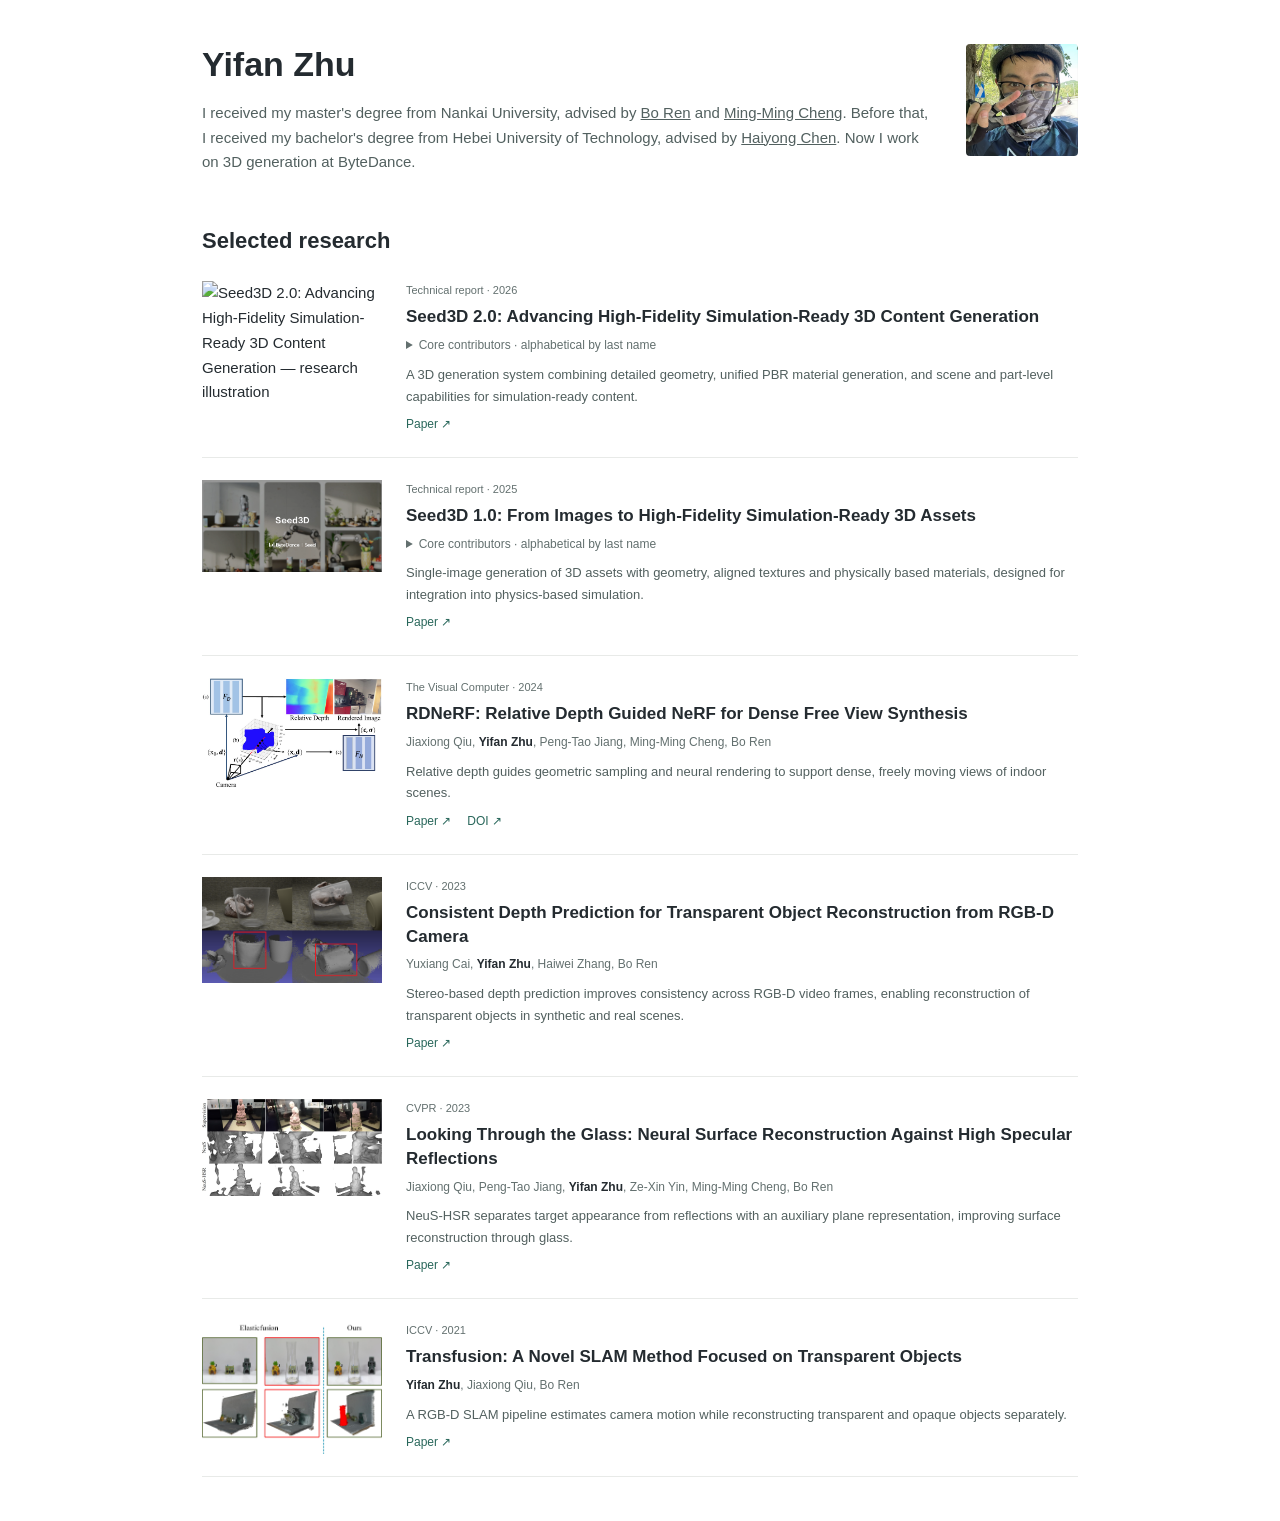
==== commit 51f22b08: "Show only verified Seed3D core contributors with alphabetical-order note" ====
--- a/index.html
+++ b/index.html
@@ -2,8 +2,8 @@
 <html lang="en"><head><meta charset="utf-8"><meta name="viewport" content="width=device-width,initial-scale=1"><title>Yifan Zhu — 3D Vision & Generative Models</title><meta name="description" content="Yifan Zhu's research in 3D generation, neural rendering, and reconstruction of transparent and reflective scenes."><meta name="author" content="Yifan Zhu"><link rel="icon" href="images/favicon/favicon.ico"><link rel="stylesheet" href="stylesheet.css"></head>
 <body><a class="skip" href="#research">Skip to research</a><main>
 <section class="hero" aria-labelledby="name"><div class="hero-copy"><h1 id="name">Yifan Zhu</h1><p>I received my master's degree from Nankai University, advised by <a href="https://ren-bo.net/">Bo Ren</a> and <a href="https://mmcheng.net/cmm/">Ming-Ming Cheng</a>. Before that, I received my bachelor's degree from Hebei University of Technology, advised by <a href="https://scholar.google.com/citations?user=cYKCWKIAAAAJ&amp;hl=zh-CN">Haiyong Chen</a>. Now I work on 3D generation at ByteDance.</p></div><img class="portrait" src="images/me.jpg" alt="Yifan Zhu" width="112" height="112"></section>
-<section id="research"><h2>Selected research</h2><div class="publications"><article class="publication" id="seed3d-2"><div class="paper-art"><img src="https://lf3-static.bytednsdoc.com/obj/eden-cn/lapzild-tss/ljhwZthlaukjlkulzlp/user-upload/4og2ymo754zx7.png" alt="Seed3D 2.0: Advancing High-Fidelity Simulation-Ready 3D Content Generation — research illustration" loading="lazy"></div><div class="paper-copy"><p class="eyebrow">Technical report · 2026</p><h3><a href="https://arxiv.org/abs/2605.13862">Seed3D 2.0: Advancing High-Fidelity Simulation-Ready 3D Content Generation</a></h3><details class="team-authors"><summary>ByteDance Seed team · including Yifan Zhu</summary><p class="authors">Diandian Gu, Jing Lin, Gaohong Liu, Jiahang Liu, Su Ma, Guang Shi, Jun Wang, Qinlong Wang, Qianyi Wu, Zhongcong Xu, Xuanyu Yi, Zihao Yu, Jianfeng Zhang, Zhuolin Zheng, <strong>Yifan Zhu</strong>, Rui Chen, Hengkai Guo, Xiaoyang Guo, Mingcong Han, Xu Han, Xiu Li, Yixun Liang, Weiqiang Lou, Junzhe Lu, Guan Luo, Minghan Qin, Shuguang Wang, Yuang Wang</p></details><p class="summary">A 3D generation system combining detailed geometry, unified PBR material generation, and scene and part-level capabilities for simulation-ready content.</p><div class="paper-links"><a href="https://arxiv.org/abs/2605.13862">Paper ↗</a></div></div></article>
-<article class="publication" id="seed3d-1"><div class="paper-art"><img src="images/seed3d1_0.png" alt="Seed3D 1.0: From Images to High-Fidelity Simulation-Ready 3D Assets — research illustration" loading="lazy"></div><div class="paper-copy"><p class="eyebrow">Technical report · 2025</p><h3><a href="https://arxiv.org/abs/2510.19944">Seed3D 1.0: From Images to High-Fidelity Simulation-Ready 3D Assets</a></h3><details class="team-authors"><summary>ByteDance Seed team · including Yifan Zhu</summary><p class="authors">Jiashi Feng, Xiu Li, Jing Lin, Jiahang Liu, Gaohong Liu, Weiqiang Lou, Su Ma, Guang Shi, Qinlong Wang, Jun Wang, Zhongcong Xu, Xuanyu Yi, Zihao Yu, Jianfeng Zhang, <strong>Yifan Zhu</strong>, Rui Chen, Jinxin Chi, Zixian Du, Li Han, Lixin Huang, Kaihua Jiang, Yuhan Li, Guan Luo, Shuguang Wang, Qianyi Wu, Fan Yang, Junyang Zhang, Xuanmeng Zhang</p></details><p class="summary">Single-image generation of 3D assets with geometry, aligned textures and physically based materials, designed for integration into physics-based simulation.</p><div class="paper-links"><a href="https://arxiv.org/abs/2510.19944">Paper ↗</a></div></div></article>
+<section id="research"><h2>Selected research</h2><div class="publications"><article class="publication" id="seed3d-2"><div class="paper-art"><img src="https://lf3-static.bytednsdoc.com/obj/eden-cn/lapzild-tss/ljhwZthlaukjlkulzlp/user-upload/4og2ymo754zx7.png" alt="Seed3D 2.0: Advancing High-Fidelity Simulation-Ready 3D Content Generation — research illustration" loading="lazy"></div><div class="paper-copy"><p class="eyebrow">Technical report · 2026</p><h3><a href="https://arxiv.org/abs/2605.13862">Seed3D 2.0: Advancing High-Fidelity Simulation-Ready 3D Content Generation</a></h3><details class="team-authors"><summary>Core contributors · alphabetical by last name</summary><p class="authors">Diandian Gu, Jing Lin, Gaohong Liu, Jiahang Liu, Su Ma, Guang Shi, Jun Wang, Qinlong Wang, Qianyi Wu, Zhongcong Xu, Xuanyu Yi, Zihao Yu, Jianfeng Zhang, Zhuolin Zheng, <strong>Yifan Zhu</strong></p></details><p class="summary">A 3D generation system combining detailed geometry, unified PBR material generation, and scene and part-level capabilities for simulation-ready content.</p><div class="paper-links"><a href="https://arxiv.org/abs/2605.13862">Paper ↗</a></div></div></article>
+<article class="publication" id="seed3d-1"><div class="paper-art"><img src="images/seed3d1_0.png" alt="Seed3D 1.0: From Images to High-Fidelity Simulation-Ready 3D Assets — research illustration" loading="lazy"></div><div class="paper-copy"><p class="eyebrow">Technical report · 2025</p><h3><a href="https://arxiv.org/abs/2510.19944">Seed3D 1.0: From Images to High-Fidelity Simulation-Ready 3D Assets</a></h3><details class="team-authors"><summary>Core contributors · alphabetical by last name</summary><p class="authors">Jiashi Feng, Xiu Li, Jing Lin, Jiahang Liu, Gaohong Liu, Weiqiang Lou, Su Ma, Guang Shi, Qinlong Wang, Jun Wang, Zhongcong Xu, Xuanyu Yi, Zihao Yu, Jianfeng Zhang, <strong>Yifan Zhu</strong></p></details><p class="summary">Single-image generation of 3D assets with geometry, aligned textures and physically based materials, designed for integration into physics-based simulation.</p><div class="paper-links"><a href="https://arxiv.org/abs/2510.19944">Paper ↗</a></div></div></article>
 <article class="publication" id="rdnerf"><div class="paper-art"><img src="images/rdnerf.jpg" alt="RDNeRF: Relative Depth Guided NeRF for Dense Free View Synthesis — research illustration" loading="lazy"></div><div class="paper-copy"><p class="eyebrow">The Visual Computer · 2024</p><h3><a href="https://ren-bo.net/papers/qjx_tvcj2023_1.pdf">RDNeRF: Relative Depth Guided NeRF for Dense Free View Synthesis</a></h3><p class="authors">Jiaxiong Qiu, <strong>Yifan Zhu</strong>, Peng-Tao Jiang, Ming-Ming Cheng, Bo Ren</p><p class="summary">Relative depth guides geometric sampling and neural rendering to support dense, freely moving views of indoor scenes.</p><div class="paper-links"><a href="https://ren-bo.net/papers/qjx_tvcj2023_1.pdf">Paper ↗</a><a href="https://doi.org/10.1007/s00371-023-02863-5">DOI ↗</a></div></div></article>
 <article class="publication" id="consistent-depth"><div class="paper-art"><img src="images/consistent.jpg" alt="Consistent Depth Prediction for Transparent Object Reconstruction from RGB-D Camera — research illustration" loading="lazy"></div><div class="paper-copy"><p class="eyebrow">ICCV · 2023</p><h3><a href="https://openaccess.thecvf.com/content/ICCV2023/html/Cai_Consistent_Depth_Prediction_for_Transparent_Object_Reconstruction_from_RGB-D_Camera_ICCV_2023_paper.html">Consistent Depth Prediction for Transparent Object Reconstruction from RGB-D Camera</a></h3><p class="authors">Yuxiang Cai, <strong>Yifan Zhu</strong>, Haiwei Zhang, Bo Ren</p><p class="summary">Stereo-based depth prediction improves consistency across RGB-D video frames, enabling reconstruction of transparent objects in synthetic and real scenes.</p><div class="paper-links"><a href="https://openaccess.thecvf.com/content/ICCV2023/html/Cai_Consistent_Depth_Prediction_for_Transparent_Object_Reconstruction_from_RGB-D_Camera_ICCV_2023_paper.html">Paper ↗</a></div></div></article>
 <article class="publication" id="glass"><div class="paper-art"><img src="images/qjx_cvpr2023.jpg" alt="Looking Through the Glass: Neural Surface Reconstruction Against High Specular Reflections — research illustration" loading="lazy"></div><div class="paper-copy"><p class="eyebrow">CVPR · 2023</p><h3><a href="https://openaccess.thecvf.com/content/CVPR2023/html/Qiu_Looking_Through_the_Glass_Neural_Surface_Reconstruction_Against_High_Specular_CVPR_2023_paper.html">Looking Through the Glass: Neural Surface Reconstruction Against High Specular Reflections</a></h3><p class="authors">Jiaxiong Qiu, Peng-Tao Jiang, <strong>Yifan Zhu</strong>, Ze-Xin Yin, Ming-Ming Cheng, Bo Ren</p><p class="summary">NeuS-HSR separates target appearance from reflections with an auxiliary plane representation, improving surface reconstruction through glass.</p><div class="paper-links"><a href="https://openaccess.thecvf.com/content/CVPR2023/html/Qiu_Looking_Through_the_Glass_Neural_Surface_Reconstruction_Against_High_Specular_CVPR_2023_paper.html">Paper ↗</a></div></div></article>
